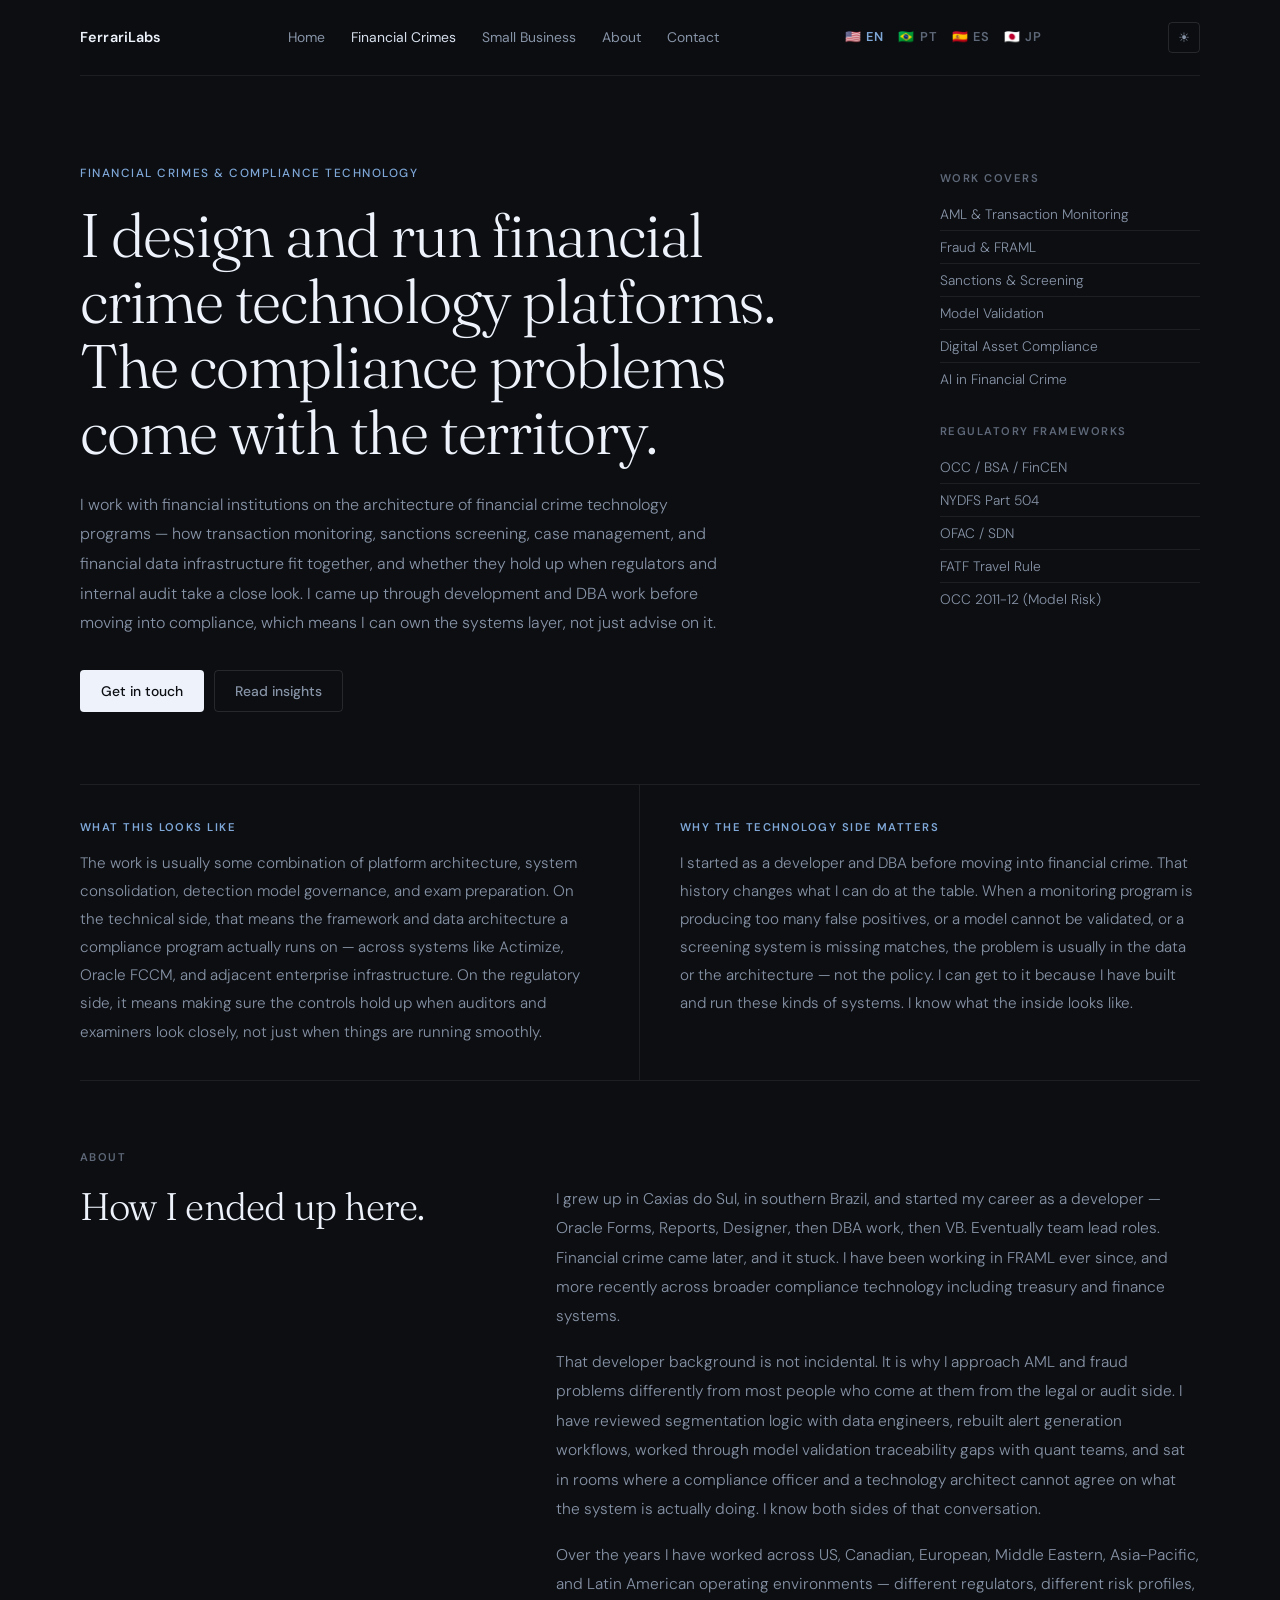
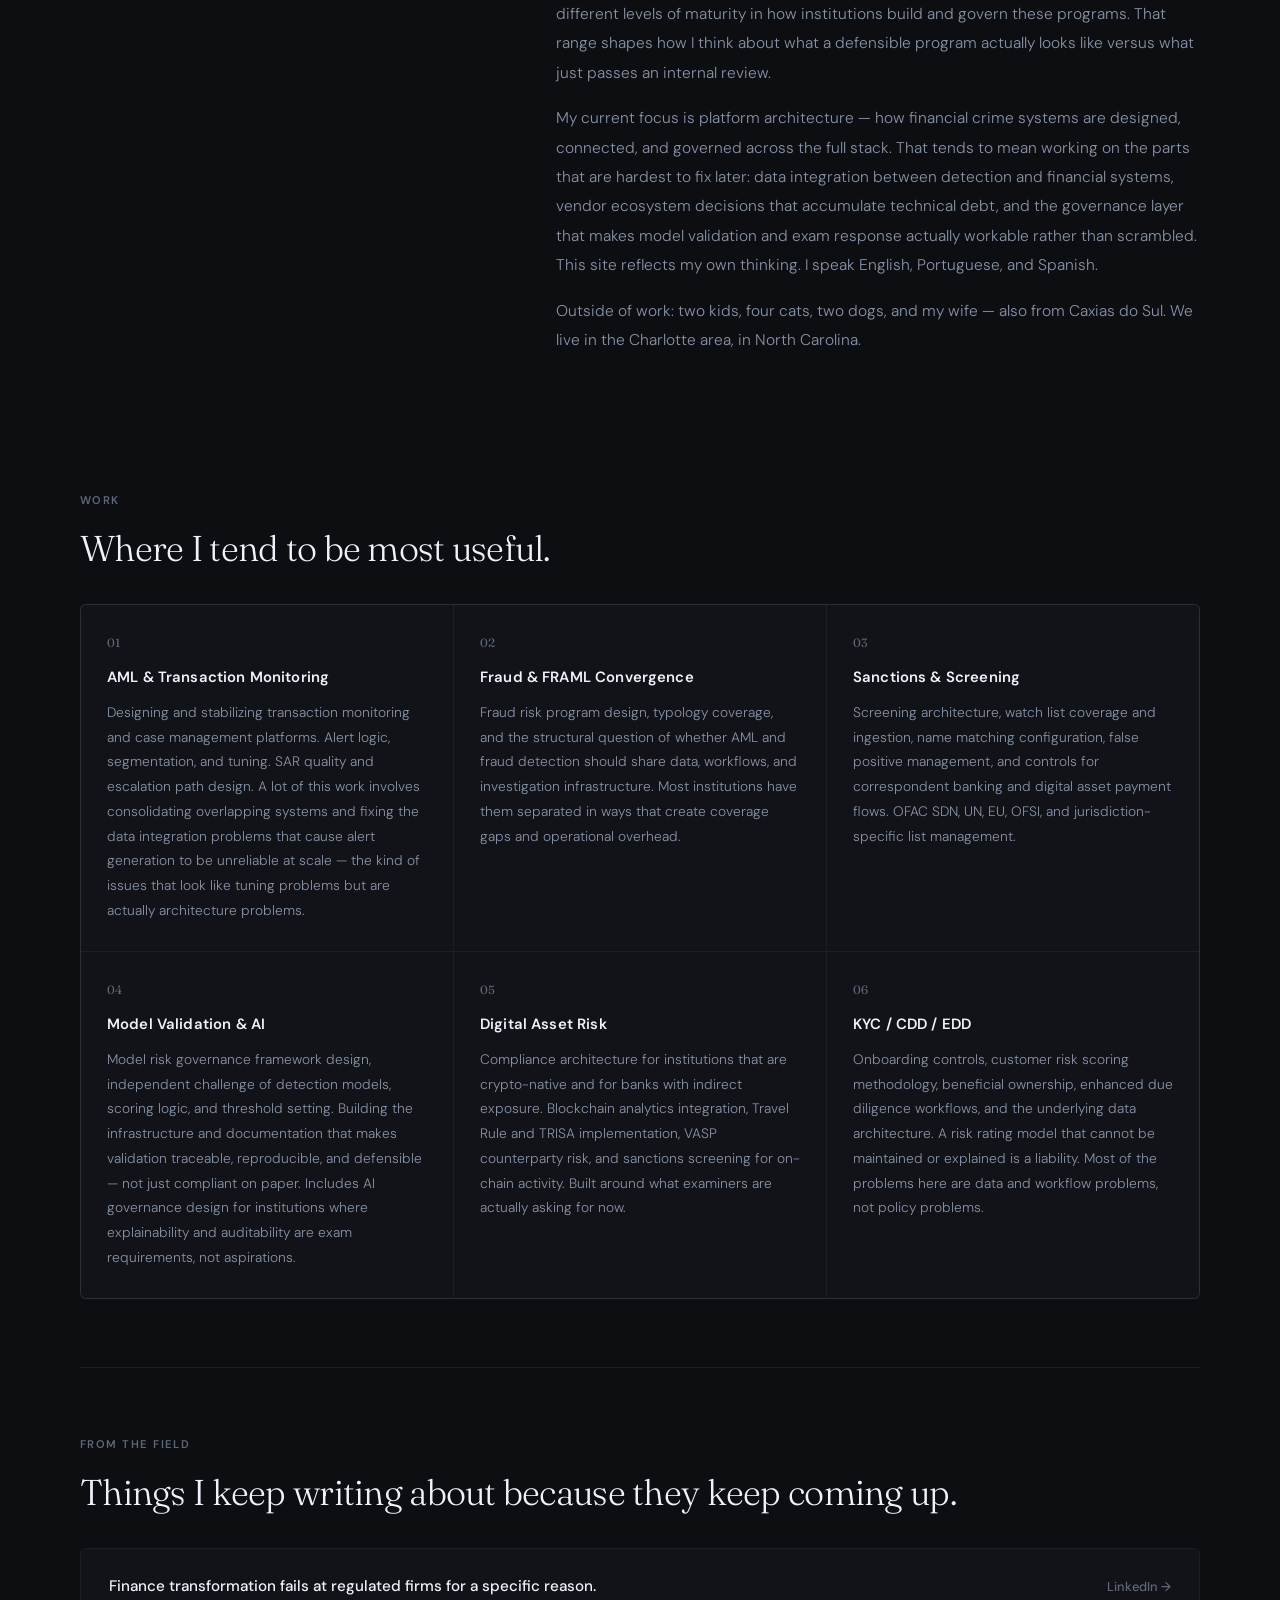
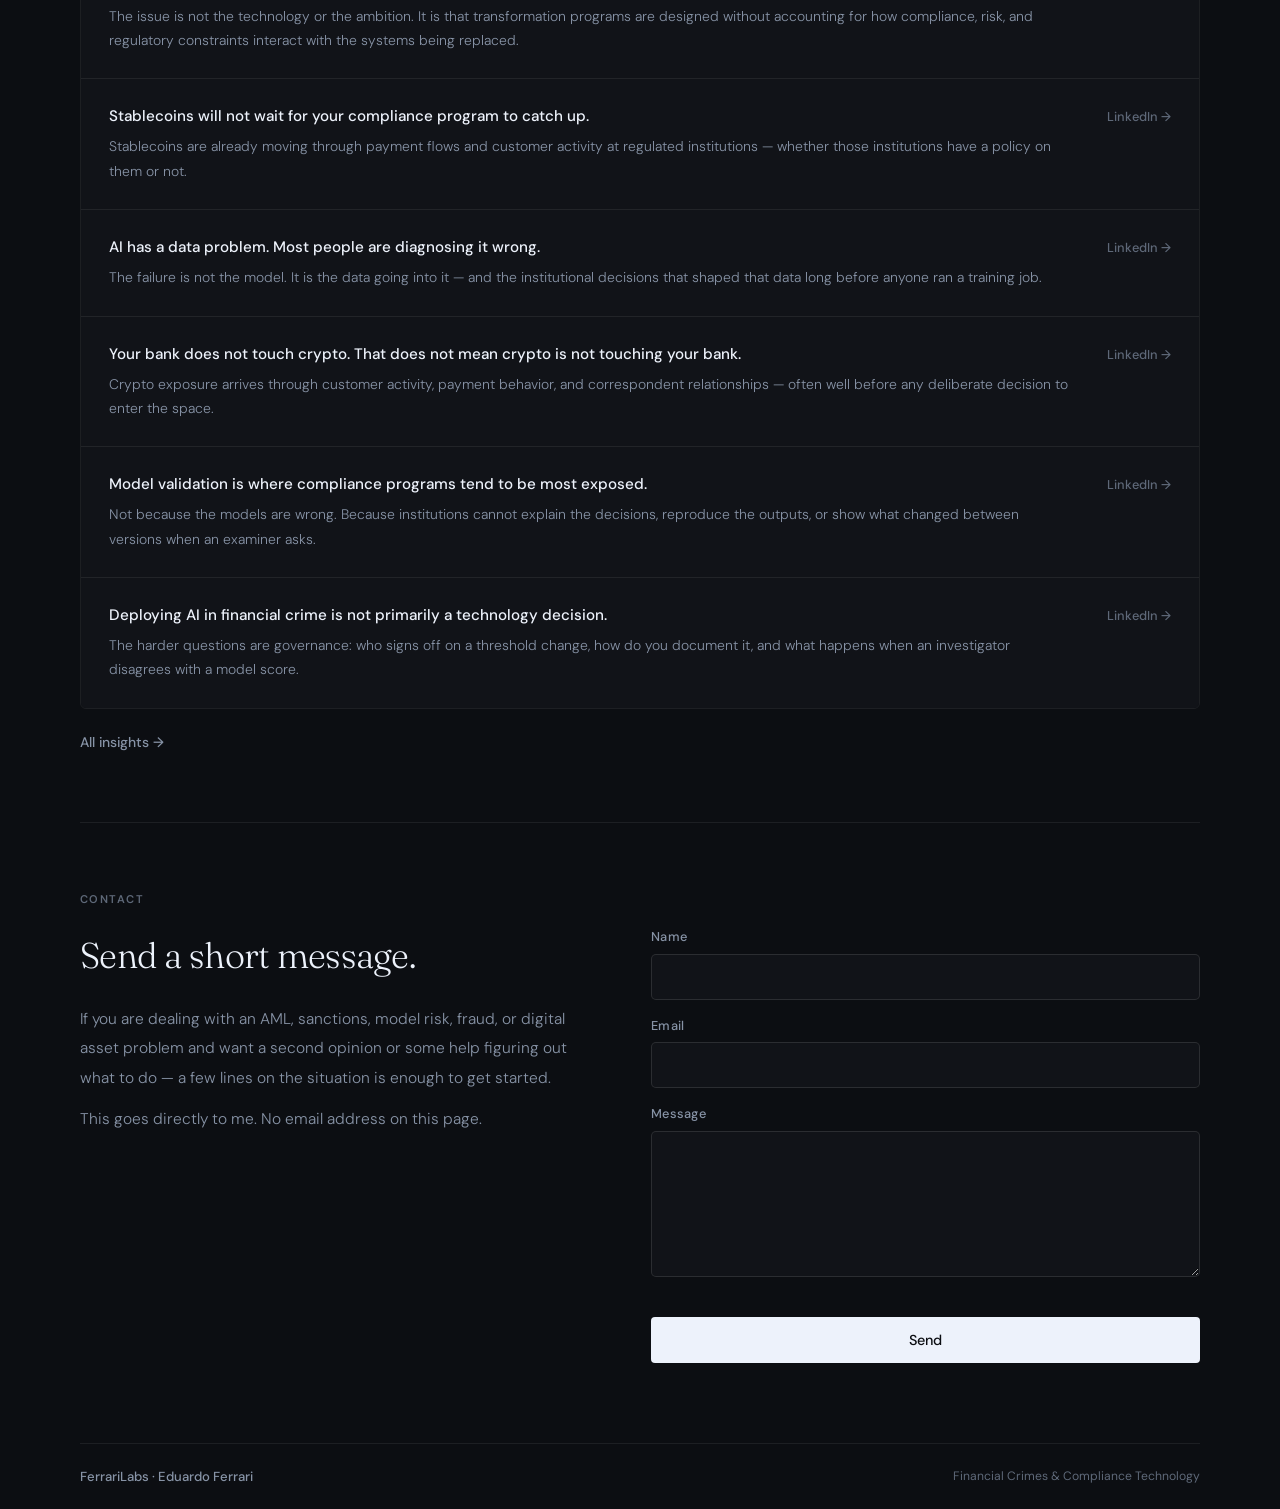
==== financial-crimes/index.html @ 825528d1 "feat(site): split homepage into FerrariLabs umbrella + two service pages The homepage was entirely F" ====
<!DOCTYPE html>
<html lang="en">
<head>
  <meta charset="UTF-8" />
  <meta name="viewport" content="width=device-width, initial-scale=1.0" />
  <title>Financial Crimes &amp; Compliance Technology — Eduardo Ferrari | FerrariLabs</title>
  <meta name="description" content="Eduardo Ferrari works with financial institutions on AML, fraud, sanctions, model validation, and digital asset risk — combining financial crime advisory with hands-on experience in transaction monitoring, sanctions screening, and compliance technology architecture." />
  <meta property="og:title" content="Financial Crimes &amp; Compliance Technology — Eduardo Ferrari | FerrariLabs" />
  <meta property="og:description" content="Financial crime advisory and compliance technology. AML, fraud, sanctions, model validation, digital assets. Banks, fintechs, and regulated businesses." />
  <meta property="og:type" content="website" />
  <meta property="og:url" content="https://www.ferrarilabs.com/financial-crimes/" />
  <link rel="canonical" href="https://www.ferrarilabs.com/financial-crimes/" />
  <link rel="alternate" hreflang="en" href="https://www.ferrarilabs.com/financial-crimes/" />
  <link rel="alternate" hreflang="pt-BR" href="https://www.ferrarilabs.com/index.pt.html" />
  <link rel="alternate" hreflang="es" href="https://www.ferrarilabs.com/index.es.html" />
  <link rel="alternate" hreflang="ja" href="https://www.ferrarilabs.com/index.jp.html" />
  <link rel="preconnect" href="https://fonts.googleapis.com">
  <link rel="preconnect" href="https://fonts.gstatic.com" crossorigin>
  <link href="https://fonts.googleapis.com/css2?family=Fraunces:ital,opsz,wght@0,9..144,300;0,9..144,400;1,9..144,300;1,9..144,400&family=DM+Sans:ital,opsz,wght@0,9..40,300;0,9..40,400;0,9..40,500;0,9..40,600;1,9..40,300&display=swap" rel="stylesheet">
  <link rel="stylesheet" href="/styles.css" />
  <!-- Google tag (gtag.js) -->
  <script async src="https://www.googletagmanager.com/gtag/js?id=G-KF98YDJNK7"></script>
  <script>
    window.dataLayer = window.dataLayer || [];
    function gtag(){dataLayer.push(arguments);}
    gtag('js', new Date());
    gtag('config', 'G-KF98YDJNK7');
  </script>
  <script>
    (function(){
      var t=localStorage.getItem('theme')||'dark';
      document.documentElement.setAttribute('data-theme',t);
      document.addEventListener('DOMContentLoaded',function(){
        var btn=document.getElementById('theme-toggle');
        if(btn)btn.addEventListener('click',function(){
          t=document.documentElement.getAttribute('data-theme')==='dark'?'light':'dark';
          document.documentElement.setAttribute('data-theme',t);
          localStorage.setItem('theme',t);
        });
      });
    })();
  </script>
</head>
<body>
  <div class="shell">
    <header class="site-header">
      <a class="brand" href="/">FerrariLabs</a>
      <nav aria-label="Primary">
        <a href="/">Home</a>
        <a href="/financial-crimes/" class="nav-active" aria-current="page">Financial Crimes</a>
        <a href="/small-business/">Small Business</a>
        <a href="#about">About</a>
        <a href="#contact">Contact</a>
      </nav>
      <div class="lang-switcher">
        <a href="/financial-crimes/" class="lang-active">🇺🇸 EN</a>
        <a href="/index.pt.html">🇧🇷 PT</a>
        <a href="/index.es.html">🇪🇸 ES</a>
        <a href="/index.jp.html">🇯🇵 JP</a>
      </div>
      <button id="theme-toggle" class="theme-toggle" aria-label="Toggle theme"></button>
    </header>

    <main>

      <section class="hero">
        <div class="hero-inner">
          <h1 class="eyebrow">Financial Crimes &amp; Compliance Technology</h1>
          <p class="hero-statement">I design and run financial crime technology platforms. The compliance problems come with the territory.</p>
          <p class="lead">I work with financial institutions on the architecture of financial crime technology programs — how transaction monitoring, sanctions screening, case management, and financial data infrastructure fit together, and whether they hold up when regulators and internal audit take a close look. I came up through development and DBA work before moving into compliance, which means I can own the systems layer, not just advise on it.</p>
          <div class="hero-actions">
            <a class="button button-primary" href="#contact">Get in touch</a>
            <a class="button button-ghost" href="/insights.html">Read insights</a>
          </div>
        </div>
        <div class="hero-aside">
          <div class="aside-block">
            <span class="aside-label">Work covers</span>
            <ul class="aside-list">
              <li>AML &amp; Transaction Monitoring</li>
              <li>Fraud &amp; FRAML</li>
              <li>Sanctions &amp; Screening</li>
              <li>Model Validation</li>
              <li>Digital Asset Compliance</li>
              <li>AI in Financial Crime</li>
            </ul>
          </div>
          <div class="aside-block">
            <span class="aside-label">Regulatory frameworks</span>
            <ul class="aside-list">
              <li>OCC / BSA / FinCEN</li>
              <li>NYDFS Part 504</li>
              <li>OFAC / SDN</li>
              <li>FATF Travel Rule</li>
              <li>OCC 2011-12 (Model Risk)</li>
            </ul>
          </div>
        </div>
      </section>

      <section class="twin-strip">
        <article class="twin-item">
          <span class="kicker">What this looks like</span>
          <p>The work is usually some combination of platform architecture, system consolidation, detection model governance, and exam preparation. On the technical side, that means the framework and data architecture a compliance program actually runs on — across systems like Actimize, Oracle FCCM, and adjacent enterprise infrastructure. On the regulatory side, it means making sure the controls hold up when auditors and examiners look closely, not just when things are running smoothly.</p>
        </article>
        <article class="twin-item">
          <span class="kicker">Why the technology side matters</span>
          <p>I started as a developer and DBA before moving into financial crime. That history changes what I can do at the table. When a monitoring program is producing too many false positives, or a model cannot be validated, or a screening system is missing matches, the problem is usually in the data or the architecture — not the policy. I can get to it because I have built and run these kinds of systems. I know what the inside looks like.</p>
        </article>
      </section>

      <section id="about" class="content-section">
        <div class="section-label">About</div>
        <div class="about-layout">
          <div class="about-head">
            <h2>How I ended up here.</h2>
          </div>
          <div class="about-body prose">
            <p>I grew up in Caxias do Sul, in southern Brazil, and started my career as a developer — Oracle Forms, Reports, Designer, then DBA work, then VB. Eventually team lead roles. Financial crime came later, and it stuck. I have been working in FRAML ever since, and more recently across broader compliance technology including treasury and finance systems.</p>
            <p>That developer background is not incidental. It is why I approach AML and fraud problems differently from most people who come at them from the legal or audit side. I have reviewed segmentation logic with data engineers, rebuilt alert generation workflows, worked through model validation traceability gaps with quant teams, and sat in rooms where a compliance officer and a technology architect cannot agree on what the system is actually doing. I know both sides of that conversation.</p>
            <p>Over the years I have worked across US, Canadian, European, Middle Eastern, Asia-Pacific, and Latin American operating environments — different regulators, different risk profiles, different levels of maturity in how institutions build and govern these programs. That range shapes how I think about what a defensible program actually looks like versus what just passes an internal review.</p>
            <p>My current focus is platform architecture — how financial crime systems are designed, connected, and governed across the full stack. That tends to mean working on the parts that are hardest to fix later: data integration between detection and financial systems, vendor ecosystem decisions that accumulate technical debt, and the governance layer that makes model validation and exam response actually workable rather than scrambled. This site reflects my own thinking. I speak English, Portuguese, and Spanish.</p>
            <p>Outside of work: two kids, four cats, two dogs, and my wife — also from Caxias do Sul. We live in the Charlotte area, in North Carolina.</p>
          </div>
        </div>
      </section>

      <section id="focus" class="content-section">
        <div class="section-label">Work</div>
        <h2 class="section-title">Where I tend to be most useful.</h2>
        <div class="focus-grid">
          <article class="focus-card">
            <div class="focus-number">01</div>
            <h3>AML &amp; Transaction Monitoring</h3>
            <p>Designing and stabilizing transaction monitoring and case management platforms. Alert logic, segmentation, and tuning. SAR quality and escalation path design. A lot of this work involves consolidating overlapping systems and fixing the data integration problems that cause alert generation to be unreliable at scale — the kind of issues that look like tuning problems but are actually architecture problems.</p>
          </article>
          <article class="focus-card">
            <div class="focus-number">02</div>
            <h3>Fraud &amp; FRAML Convergence</h3>
            <p>Fraud risk program design, typology coverage, and the structural question of whether AML and fraud detection should share data, workflows, and investigation infrastructure. Most institutions have them separated in ways that create coverage gaps and operational overhead.</p>
          </article>
          <article class="focus-card">
            <div class="focus-number">03</div>
            <h3>Sanctions &amp; Screening</h3>
            <p>Screening architecture, watch list coverage and ingestion, name matching configuration, false positive management, and controls for correspondent banking and digital asset payment flows. OFAC SDN, UN, EU, OFSI, and jurisdiction-specific list management.</p>
          </article>
          <article class="focus-card">
            <div class="focus-number">04</div>
            <h3>Model Validation &amp; AI</h3>
            <p>Model risk governance framework design, independent challenge of detection models, scoring logic, and threshold setting. Building the infrastructure and documentation that makes validation traceable, reproducible, and defensible — not just compliant on paper. Includes AI governance design for institutions where explainability and auditability are exam requirements, not aspirations.</p>
          </article>
          <article class="focus-card">
            <div class="focus-number">05</div>
            <h3>Digital Asset Risk</h3>
            <p>Compliance architecture for institutions that are crypto-native and for banks with indirect exposure. Blockchain analytics integration, Travel Rule and TRISA implementation, VASP counterparty risk, and sanctions screening for on-chain activity. Built around what examiners are actually asking for now.</p>
          </article>
          <article class="focus-card">
            <div class="focus-number">06</div>
            <h3>KYC / CDD / EDD</h3>
            <p>Onboarding controls, customer risk scoring methodology, beneficial ownership, enhanced due diligence workflows, and the underlying data architecture. A risk rating model that cannot be maintained or explained is a liability. Most of the problems here are data and workflow problems, not policy problems.</p>
          </article>
        </div>
      </section>

      <section class="content-section perspectives-section">
        <div class="section-label">From the field</div>
        <h2 class="section-title">Things I keep writing about because they keep coming up.</h2>
        <div class="perspectives-list">
          <article class="perspective-item">
            <div class="perspective-content">
              <h3>Finance transformation fails at regulated firms for a specific reason.</h3>
              <p>The issue is not the technology or the ambition. It is that transformation programs are designed without accounting for how compliance, risk, and regulatory constraints interact with the systems being replaced.</p>
            </div>
            <a class="perspective-link" onclick="gtag('event','linkedin_article_click',{event_category:'outbound',event_label:this.href});" href="https://www.linkedin.com/pulse/why-finance-transformation-fails-regulated-firms-what-eduardo-jlake/" target="_blank" rel="noopener">LinkedIn →</a>
          </article>
          <article class="perspective-item">
            <div class="perspective-content">
              <h3>Stablecoins will not wait for your compliance program to catch up.</h3>
              <p>Stablecoins are already moving through payment flows and customer activity at regulated institutions — whether those institutions have a policy on them or not.</p>
            </div>
            <a class="perspective-link" onclick="gtag('event','linkedin_article_click',{event_category:'outbound',event_label:this.href});" href="https://www.linkedin.com/pulse/stablecoins-wont-wait-your-compliance-program-catch-eduardo-q9nae/" target="_blank" rel="noopener">LinkedIn →</a>
          </article>
          <article class="perspective-item">
            <div class="perspective-content">
              <h3>AI has a data problem. Most people are diagnosing it wrong.</h3>
              <p>The failure is not the model. It is the data going into it — and the institutional decisions that shaped that data long before anyone ran a training job.</p>
            </div>
            <a class="perspective-link" onclick="gtag('event','linkedin_article_click',{event_category:'outbound',event_label:this.href});" href="https://www.linkedin.com/pulse/ai-data-problem-real-everyone-diagnosing-wrong-de-morais-ferrari-v7see/" target="_blank" rel="noopener">LinkedIn →</a>
          </article>
          <article class="perspective-item">
            <div class="perspective-content">
              <h3>Your bank does not touch crypto. That does not mean crypto is not touching your bank.</h3>
              <p>Crypto exposure arrives through customer activity, payment behavior, and correspondent relationships — often well before any deliberate decision to enter the space.</p>
            </div>
            <a class="perspective-link" onclick="gtag('event','linkedin_article_click',{event_category:'outbound',event_label:this.href});" href="https://www.linkedin.com/pulse/your-bank-doesnt-touch-crypto-mean-isnt-touching-you-eduardo-vziue/" target="_blank" rel="noopener">LinkedIn →</a>
          </article>
          <article class="perspective-item">
            <div class="perspective-content">
              <h3>Model validation is where compliance programs tend to be most exposed.</h3>
              <p>Not because the models are wrong. Because institutions cannot explain the decisions, reproduce the outputs, or show what changed between versions when an examiner asks.</p>
            </div>
            <a class="perspective-link" onclick="gtag('event','linkedin_article_click',{event_category:'outbound',event_label:this.href});" href="https://www.linkedin.com/pulse/designing-technical-architecture-occ-chartered-asset-eduardo-ne8be/" target="_blank" rel="noopener">LinkedIn →</a>
          </article>
          <article class="perspective-item">
            <div class="perspective-content">
              <h3>Deploying AI in financial crime is not primarily a technology decision.</h3>
              <p>The harder questions are governance: who signs off on a threshold change, how do you document it, and what happens when an investigator disagrees with a model score.</p>
            </div>
            <a class="perspective-link" onclick="gtag('event','linkedin_article_click',{event_category:'outbound',event_label:this.href});" href="https://www.linkedin.com/pulse/seeing-longer-believing-how-deepfakes-reshaping-risk-eduardo-r2cge/" target="_blank" rel="noopener">LinkedIn →</a>
          </article>
        </div>
        <div class="section-footer-link">
          <a href="/insights.html">All insights →</a>
        </div>
      </section>

      <section id="contact" class="content-section contact-section">
        <div class="section-label">Contact</div>
        <div class="contact-layout">
          <div class="contact-head">
            <h2>Send a short message.</h2>
            <div class="prose contact-note">
              <p>If you are dealing with an AML, sanctions, model risk, fraud, or digital asset problem and want a second opinion or some help figuring out what to do — a few lines on the situation is enough to get started.</p>
              <p>This goes directly to me. No email address on this page.</p>
            </div>
          </div>
          <form class="contact-form" action="https://formspree.io/f/xvzdwenk" method="POST" onsubmit="gtag('event','contact_form_submit',{event_category:'lead',event_label:document.documentElement.lang});">
            <input type="text" name="_gotcha" class="hp" tabindex="-1" autocomplete="off" aria-hidden="true" />
            <input type="hidden" name="_subject" value="Ferrari Labs — inquiry" />
            <div class="form-field">
              <label for="f-name">Name</label>
              <input id="f-name" type="text" name="name" autocomplete="name" required />
            </div>
            <div class="form-field">
              <label for="f-email">Email</label>
              <input id="f-email" type="email" name="email" autocomplete="email" required />
            </div>
            <div class="form-field">
              <label for="f-message">Message</label>
              <textarea id="f-message" name="message" rows="6" required></textarea>
            </div>
            <div class="cf-turnstile" data-sitekey="0x4AAAAAADBOZDvkES97y2fW"></div>
            <button class="button button-primary button-submit" type="submit">Send</button>
          </form>
        </div>
      </section>

    </main>

    <footer class="site-footer">
      <span class="footer-name">FerrariLabs · Eduardo Ferrari</span>
      <span class="footer-note">Financial Crimes &amp; Compliance Technology</span>
    </footer>
  </div>

  <script src="https://challenges.cloudflare.com/turnstile/v0/api.js" async defer></script>
</body>
</html>
---- styles.css ----
/* ============================================================
   Eduardo Ferrari — Financial Crime Advisory
   Fraunces (display serif) + DM Sans (body)
   ============================================================ */

:root {
  --bg:        #0c0e12;
  --surface:   #111318;
  --surface-2: #15171e;
  --border:    rgba(255,255,255,0.07);
  --border-2:  rgba(255,255,255,0.11);
  --text:      #d8e0ee;
  --muted:     #8793a6;
  --muted-2:   #5e6878;
  --accent:    #7fa8d8;
  --white:     #edf2fb;
  --max:       1120px;
  --serif:     'Fraunces', Georgia, serif;
  --sans:      'DM Sans', system-ui, sans-serif;
}

/* ---- Light mode ---- */
[data-theme="light"] {
  --bg:        #f5f6f8;
  --surface:   #ffffff;
  --surface-2: #eef0f4;
  --border:    rgba(0,0,0,0.08);
  --border-2:  rgba(0,0,0,0.13);
  --text:      #1e2330;
  --muted:     #5a6175;
  --muted-2:   #8b94a8;
  --accent:    #2c6fad;
  --white:     #1a2030;
}
[data-theme="light"] .site-header {
  background: rgba(245,246,248,0.88);
}
[data-theme="light"] .button-primary {
  background: #1a2030;
  color: #f5f6f8;
}
[data-theme="light"] .button-primary:hover { background: #2c3550; color: #f5f6f8; }
[data-theme="light"] .form-field input,
[data-theme="light"] .form-field textarea {
  background: #ffffff;
  color: #1e2330;
}

/* ---- Theme toggle ---- */
.theme-toggle {
  background: none;
  border: 1px solid var(--border-2);
  color: var(--muted);
  border-radius: 4px;
  padding: 4px 9px;
  font-size: 0.82rem;
  cursor: pointer;
  line-height: 1.6;
  flex-shrink: 0;
  transition: color 0.12s, border-color 0.12s;
  font-family: inherit;
}
.theme-toggle:hover { color: var(--text); border-color: rgba(255,255,255,0.2); }
[data-theme="light"] .theme-toggle:hover { border-color: rgba(0,0,0,0.25); }
/* Icon via CSS — no JS flash */
.theme-toggle::before { content: '☀'; }
[data-theme="light"] .theme-toggle::before { content: '☾'; }

*, *::before, *::after { box-sizing: border-box; }
html { scroll-behavior: smooth; -webkit-font-smoothing: antialiased; }

body {
  margin: 0;
  font-family: var(--sans);
  font-size: 16px;
  line-height: 1.6;
  background: var(--bg);
  color: var(--text);
}

a { color: var(--accent); text-decoration: none; }
a:hover { color: var(--white); }
h1, h2, h3, p, ul { margin: 0; padding: 0; }
ul { list-style: none; }

/* ---- Shell ---- */
.shell {
  width: min(calc(100% - 48px), var(--max));
  margin: 0 auto;
}

/* ---- Header ---- */
.site-header {
  display: flex;
  justify-content: space-between;
  align-items: center;
  padding: 22px 0;
  position: sticky;
  top: 0;
  z-index: 20;
  background: rgba(12,14,18,0.88);
  backdrop-filter: blur(14px);
  -webkit-backdrop-filter: blur(14px);
  border-bottom: 1px solid var(--border);
}
.brand {
  font-size: 0.9rem;
  font-weight: 600;
  color: var(--white);
  letter-spacing: 0.01em;
  flex-shrink: 0;
}
.brand:hover { color: var(--white); }
nav { display: flex; gap: 26px; }
nav a {
  font-size: 0.87rem;
  color: var(--muted);
  font-weight: 400;
  white-space: nowrap;
  transition: color 0.12s;
}
nav a:hover, .nav-active { color: var(--text); }

/* ---- Language switcher ---- */
.lang-switcher {
  display: flex;
  gap: 14px;
  flex-shrink: 0;
}
.lang-switcher a {
  font-size: 0.8rem;
  font-weight: 600;
  letter-spacing: 0.08em;
  color: var(--muted-2);
  transition: color 0.12s;
}
.lang-switcher a:hover { color: var(--text); }
.lang-switcher .lang-active {
  color: var(--accent);
}

/* ---- Hero ---- */
.hero {
  display: grid;
  grid-template-columns: 1fr 260px;
  gap: 60px;
  align-items: start;
  padding: 88px 0 72px;
  border-bottom: 1px solid var(--border);
}
.eyebrow {
  display: block;
  font-size: 0.74rem;
  font-weight: 500;
  letter-spacing: 0.13em;
  text-transform: uppercase;
  color: var(--accent);
  margin-bottom: 20px;
}
.hero h1,
.hero-statement {
  font-family: var(--serif);
  font-size: clamp(2.2rem, 4.8vw, 3.9rem);
  font-weight: 300;
  line-height: 1.07;
  letter-spacing: -0.02em;
  color: var(--white);
  max-width: 760px;
}
/* Service pages: the H1 names the page and keeps the eyebrow look;
   the big serif statement below it is a .hero-statement paragraph. */
.hero h1.eyebrow {
  font-family: var(--sans);
  font-size: 0.74rem;
  font-weight: 500;
  line-height: 1.6;
  letter-spacing: 0.13em;
  color: var(--accent);
  max-width: none;
}
.hero-simple { grid-template-columns: 1fr; padding-bottom: 48px; border-bottom: none; }
.hero-tagline {
  font-family: var(--serif);
  font-size: clamp(1.25rem, 2.2vw, 1.7rem);
  font-weight: 300;
  line-height: 1.3;
  color: var(--text);
  margin-top: 16px;
}
.lead {
  max-width: 640px;
  color: var(--muted);
  font-size: 1rem;
  line-height: 1.85;
  font-weight: 300;
  margin-top: 24px;
}
.hero-actions {
  display: flex;
  gap: 10px;
  margin-top: 32px;
  flex-wrap: wrap;
}

/* Sidebar */
.hero-aside {
  display: flex;
  flex-direction: column;
  gap: 28px;
  padding-top: 6px;
}
.aside-label {
  display: block;
  font-size: 0.7rem;
  font-weight: 600;
  letter-spacing: 0.13em;
  text-transform: uppercase;
  color: var(--muted-2);
  margin-bottom: 10px;
}
.aside-list li {
  font-size: 0.86rem;
  color: var(--muted);
  font-weight: 300;
  padding: 5px 0;
  border-bottom: 1px solid var(--border);
}
.aside-list li:last-child { border-bottom: none; }

/* ---- Buttons ---- */
.button {
  display: inline-flex;
  align-items: center;
  justify-content: center;
  height: 42px;
  padding: 0 20px;
  border-radius: 4px;
  font-family: var(--sans);
  font-size: 0.87rem;
  font-weight: 500;
  border: 1px solid transparent;
  cursor: pointer;
  transition: background 0.13s, color 0.13s, border-color 0.13s;
}
.button-primary {
  background: var(--white);
  color: #0c0e12;
}
.button-primary:hover { background: #c5d5ee; color: #0c0e12; }
.button-ghost {
  background: transparent;
  color: var(--muted);
  border-color: var(--border-2);
}
.button-ghost:hover { color: var(--white); border-color: rgba(255,255,255,0.2); }
.button-submit {
  width: 100%;
  height: 46px;
  font-size: 0.9rem;
  margin-top: 6px;
}

/* ---- Twin strip ---- */
.twin-strip {
  display: grid;
  grid-template-columns: 1fr 1fr;
  border-bottom: 1px solid var(--border);
}
.twin-item {
  padding: 34px 40px 34px 0;
  border-right: 1px solid var(--border);
}
.twin-item:last-child {
  padding-left: 40px;
  padding-right: 0;
  border-right: none;
}
.kicker {
  display: block;
  font-size: 0.7rem;
  font-weight: 600;
  letter-spacing: 0.13em;
  text-transform: uppercase;
  color: var(--accent);
  margin-bottom: 12px;
}
.twin-item p {
  font-size: 0.95rem;
  color: var(--muted);
  line-height: 1.85;
  font-weight: 300;
}

/* ---- Sections ---- */
.content-section { padding: 68px 0; }
.section-label {
  display: block;
  font-size: 0.7rem;
  font-weight: 600;
  letter-spacing: 0.13em;
  text-transform: uppercase;
  color: var(--muted-2);
  margin-bottom: 18px;
}
.section-title {
  font-family: var(--serif);
  font-size: clamp(1.7rem, 2.8vw, 2.5rem);
  font-weight: 300;
  letter-spacing: -0.02em;
  line-height: 1.12;
  color: var(--white);
  margin-bottom: 36px;
}

/* ---- About ---- */
.about-layout {
  display: grid;
  grid-template-columns: 1fr 1.55fr;
  gap: 60px;
  align-items: start;
}
.about-head h2 {
  font-family: var(--serif);
  font-size: clamp(1.8rem, 3vw, 2.6rem);
  font-weight: 300;
  line-height: 1.12;
  letter-spacing: -0.02em;
  color: var(--white);
}
.prose {
  color: var(--muted);
  font-size: 0.97rem;
  line-height: 1.9;
  font-weight: 300;
}
.prose p + p { margin-top: 16px; }

/* ---- Focus grid ---- */
.focus-grid {
  display: grid;
  grid-template-columns: repeat(3, 1fr);
  gap: 1px;
  background: var(--border);
  border: 1px solid var(--border);
  border-radius: 6px;
  overflow: hidden;
}
.focus-card {
  background: var(--surface);
  padding: 28px 26px;
  transition: background 0.13s;
}
.focus-card:hover { background: var(--surface-2); }
.focus-number {
  font-family: var(--serif);
  font-size: 0.75rem;
  color: var(--muted-2);
  margin-bottom: 14px;
}
.focus-card h3 {
  font-size: 0.93rem;
  font-weight: 600;
  color: var(--white);
  margin-bottom: 10px;
  letter-spacing: 0.01em;
}
.focus-card p {
  font-size: 0.86rem;
  color: var(--muted);
  line-height: 1.8;
  font-weight: 300;
}

/* ---- Homepage: two service paths ---- */
.paths-section {
  padding-bottom: 68px;
  border-bottom: 1px solid var(--border);
}
.paths-grid {
  display: grid;
  grid-template-columns: 1fr 1fr;
  gap: 20px;
}
.path-card {
  display: flex;
  flex-direction: column;
  background: var(--surface);
  border: 1px solid var(--border);
  border-radius: 6px;
  padding: 32px 30px;
}
.path-card h2 {
  font-family: var(--serif);
  font-size: clamp(1.45rem, 2.2vw, 1.8rem);
  font-weight: 300;
  line-height: 1.15;
  letter-spacing: -0.01em;
  color: var(--white);
  margin-bottom: 14px;
}
.path-card p {
  font-size: 0.95rem;
  color: var(--muted);
  line-height: 1.8;
  font-weight: 300;
}
.path-card .aside-list { margin: 20px 0 28px; }
.path-card .button {
  margin-top: auto;
  align-self: flex-start;
  height: auto;
  min-height: 42px;
  padding: 10px 20px;
  text-align: center;
}

/* ---- Perspectives ---- */
.perspectives-section { border-top: 1px solid var(--border); }
.perspectives-list {
  border: 1px solid var(--border);
  border-radius: 6px;
  overflow: hidden;
  margin-bottom: 20px;
}
.perspective-item {
  display: flex;
  justify-content: space-between;
  align-items: flex-start;
  gap: 36px;
  padding: 26px 28px;
  border-bottom: 1px solid var(--border);
  background: var(--surface);
  transition: background 0.13s;
}
.perspective-item:last-child { border-bottom: none; }
.perspective-item:hover { background: var(--surface-2); }
.perspective-content { flex: 1; }
.perspective-content h3 {
  font-size: 0.95rem;
  font-weight: 500;
  color: var(--white);
  line-height: 1.45;
  margin-bottom: 7px;
}
.perspective-content p {
  font-size: 0.87rem;
  color: var(--muted);
  line-height: 1.75;
  font-weight: 300;
}
.perspective-link {
  flex-shrink: 0;
  font-size: 0.8rem;
  font-weight: 500;
  color: var(--muted-2);
  white-space: nowrap;
  padding-top: 2px;
  transition: color 0.13s;
}
.perspective-link:hover { color: var(--accent); }
.section-footer-link a {
  font-size: 0.87rem;
  font-weight: 500;
  color: var(--muted);
  transition: color 0.13s;
}
.section-footer-link a:hover { color: var(--white); }

/* ---- Contact ---- */
.contact-section { border-top: 1px solid var(--border); padding-bottom: 80px; }
.contact-layout {
  display: grid;
  grid-template-columns: 1fr 1.1fr;
  gap: 72px;
  align-items: start;
}
.contact-head h2 {
  font-family: var(--serif);
  font-size: clamp(1.7rem, 2.8vw, 2.4rem);
  font-weight: 300;
  letter-spacing: -0.02em;
  color: var(--white);
  margin-bottom: 20px;
}
.contact-note p + p { margin-top: 12px; }

/* Form */
.contact-form {
  display: flex;
  flex-direction: column;
  gap: 16px;
}
.form-field {
  display: flex;
  flex-direction: column;
  gap: 6px;
}
.form-field label {
  font-size: 0.8rem;
  font-weight: 500;
  color: var(--muted);
  letter-spacing: 0.02em;
}
.form-field input,
.form-field textarea {
  width: 100%;
  background: var(--surface);
  border: 1px solid var(--border-2);
  color: var(--white);
  border-radius: 5px;
  padding: 12px 15px;
  font-family: var(--sans);
  font-size: 0.93rem;
  font-weight: 300;
  -webkit-appearance: none;
  transition: border-color 0.13s, box-shadow 0.13s;
}
.form-field input:focus,
.form-field textarea:focus {
  outline: none;
  border-color: rgba(127,168,216,0.45);
  box-shadow: 0 0 0 3px rgba(127,168,216,0.07);
}
.form-field textarea { resize: vertical; min-height: 128px; }

/* Honeypot */
.hp {
  position: absolute !important;
  left: -9999px !important;
  opacity: 0 !important;
  pointer-events: none !important;
}

/* Turnstile spacing */
.cf-turnstile { margin-top: 2px; }

/* ---- Footer ---- */
.site-footer {
  display: flex;
  justify-content: space-between;
  align-items: center;
  padding: 22px 0;
  border-top: 1px solid var(--border);
}
.footer-name {
  font-size: 0.82rem;
  font-weight: 500;
  color: var(--muted);
}
.footer-note {
  font-size: 0.76rem;
  color: var(--muted-2);
}

/* ---- Insights page ---- */
.insights-title { margin-bottom: 10px; }
.insights-intro { max-width: 600px; margin-bottom: 44px; }
.insights-list {
  border: 1px solid var(--border);
  border-radius: 6px;
  overflow: hidden;
}
.insight-row {
  display: grid;
  grid-template-columns: 150px 1fr;
  gap: 28px;
  padding: 28px;
  border-bottom: 1px solid var(--border);
  background: var(--surface);
  transition: background 0.13s;
}
.insight-row:last-child { border-bottom: none; }
.insight-row:hover { background: var(--surface-2); }
.insight-meta { padding-top: 2px; }
.insight-tag {
  display: inline-block;
  font-size: 0.7rem;
  font-weight: 600;
  letter-spacing: 0.1em;
  text-transform: uppercase;
  color: var(--muted-2);
  background: rgba(255,255,255,0.04);
  border: 1px solid var(--border-2);
  border-radius: 3px;
  padding: 4px 8px;
}
.insight-title {
  font-size: 0.97rem;
  font-weight: 500;
  color: var(--white);
  line-height: 1.45;
  margin-bottom: 9px;
}
.insight-summary {
  font-size: 0.88rem;
  color: var(--muted);
  line-height: 1.8;
  font-weight: 300;
  margin-bottom: 14px;
}
.insight-link {
  font-size: 0.8rem;
  font-weight: 500;
  color: var(--accent);
  transition: color 0.13s;
}
.insight-link:hover { color: var(--white); }

/* ---- Responsive ---- */
@media (max-width: 960px) {
  .hero { grid-template-columns: 1fr; gap: 44px; padding: 64px 0 56px; }
  .hero-aside { flex-direction: row; gap: 36px; }
  .about-layout { grid-template-columns: 1fr; gap: 24px; }
  .focus-grid { grid-template-columns: repeat(2,1fr); }
  .contact-layout { grid-template-columns: 1fr; gap: 36px; }
  .insight-row { grid-template-columns: 1fr; gap: 12px; }
}

/* Header wraps below 900px (was 760px): the five-item nav plus the language
   switcher needs ~870px on one row. */
@media (max-width: 900px) {
  .site-header { flex-wrap: wrap; gap: 10px; padding: 16px 0; }
  nav { order: 2; gap: 8px 18px; flex-wrap: wrap; flex-basis: 100%; }
  .lang-switcher { order: 3; margin-left: auto; }
}

@media (max-width: 760px) {
  .paths-grid { grid-template-columns: 1fr; }
}

@media (max-width: 680px) {
  .shell { width: min(calc(100% - 32px), var(--max)); }
  .twin-strip { grid-template-columns: 1fr; }
  .twin-item,
  .twin-item:last-child { padding: 28px 0; border-right: none; border-bottom: 1px solid var(--border); }
  .twin-item:last-child { border-bottom: none; }
  .focus-grid { grid-template-columns: 1fr; }
  .hero-aside { flex-direction: column; gap: 20px; }
  .perspective-item { flex-direction: column; gap: 14px; padding: 22px 20px; }
  .perspective-link { white-space: normal; }
  .insight-row { padding: 22px 20px; }
  .path-card { padding: 26px 22px; }
}
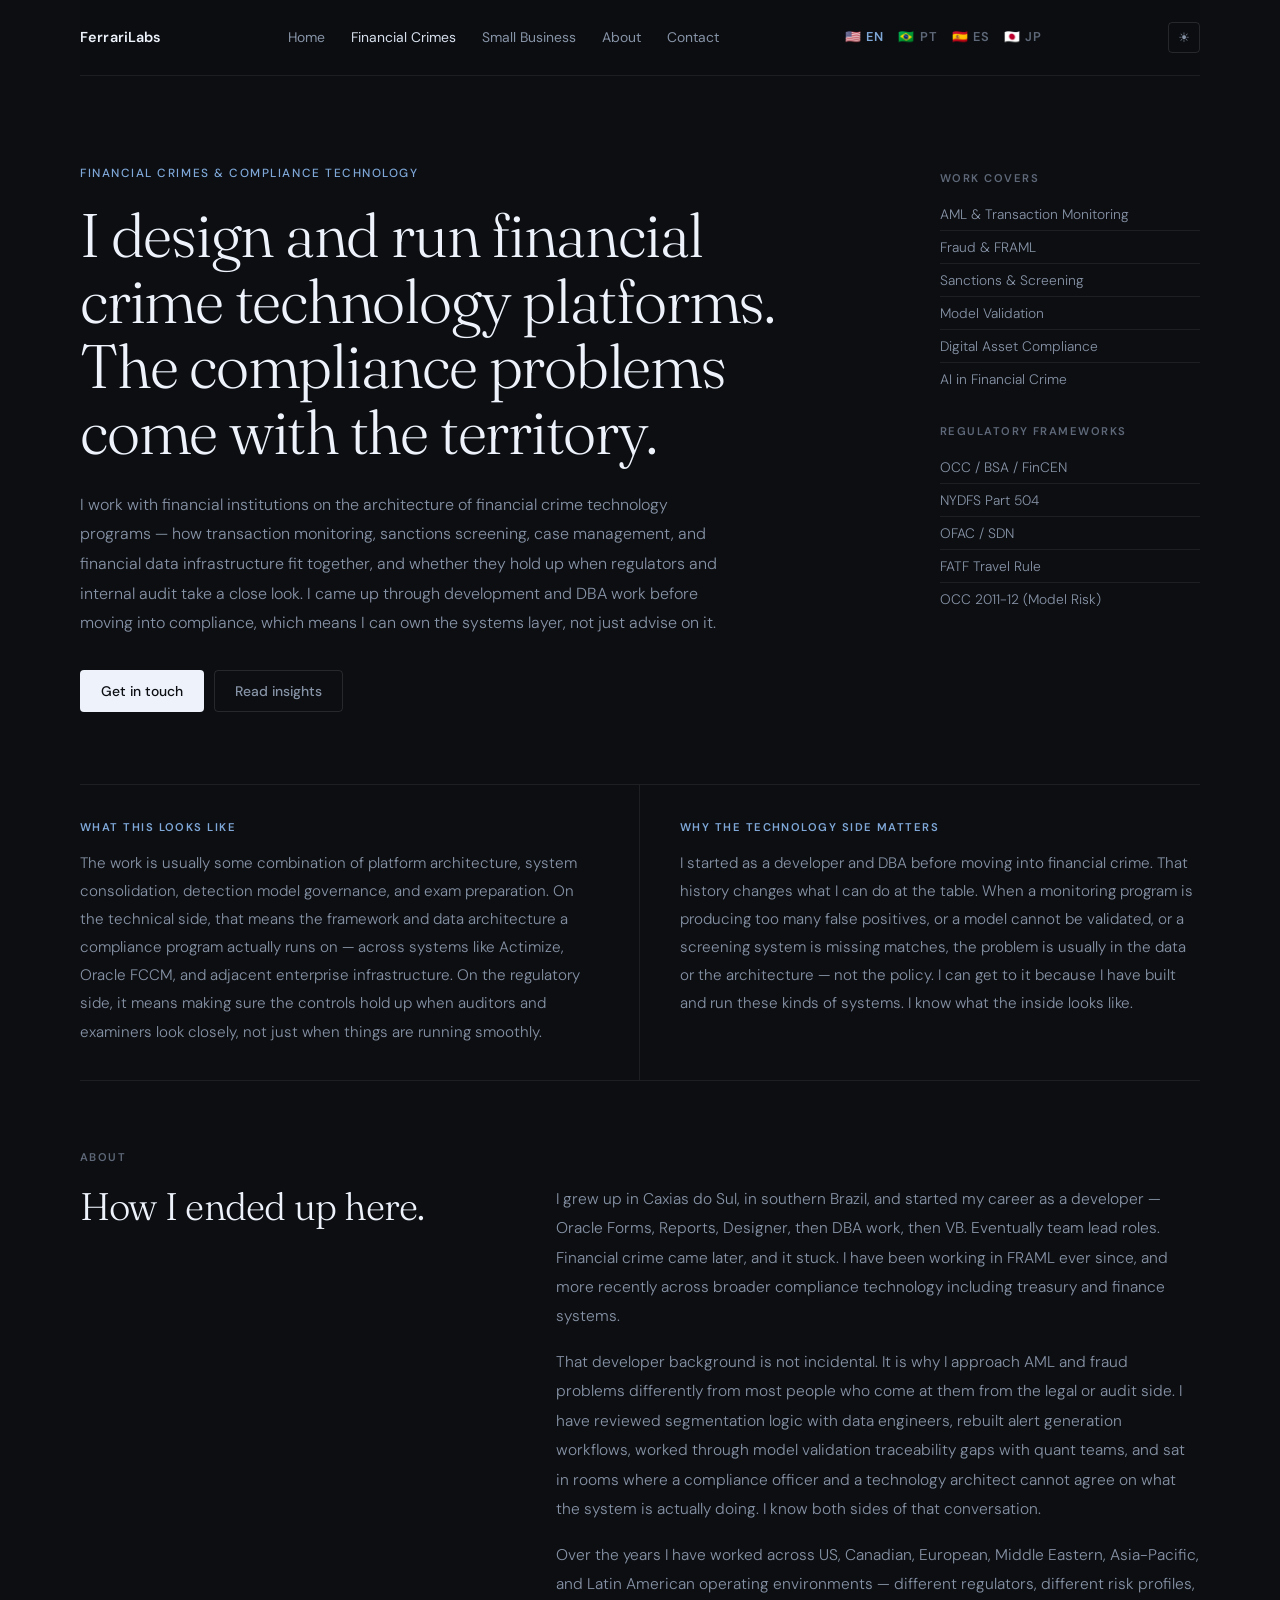
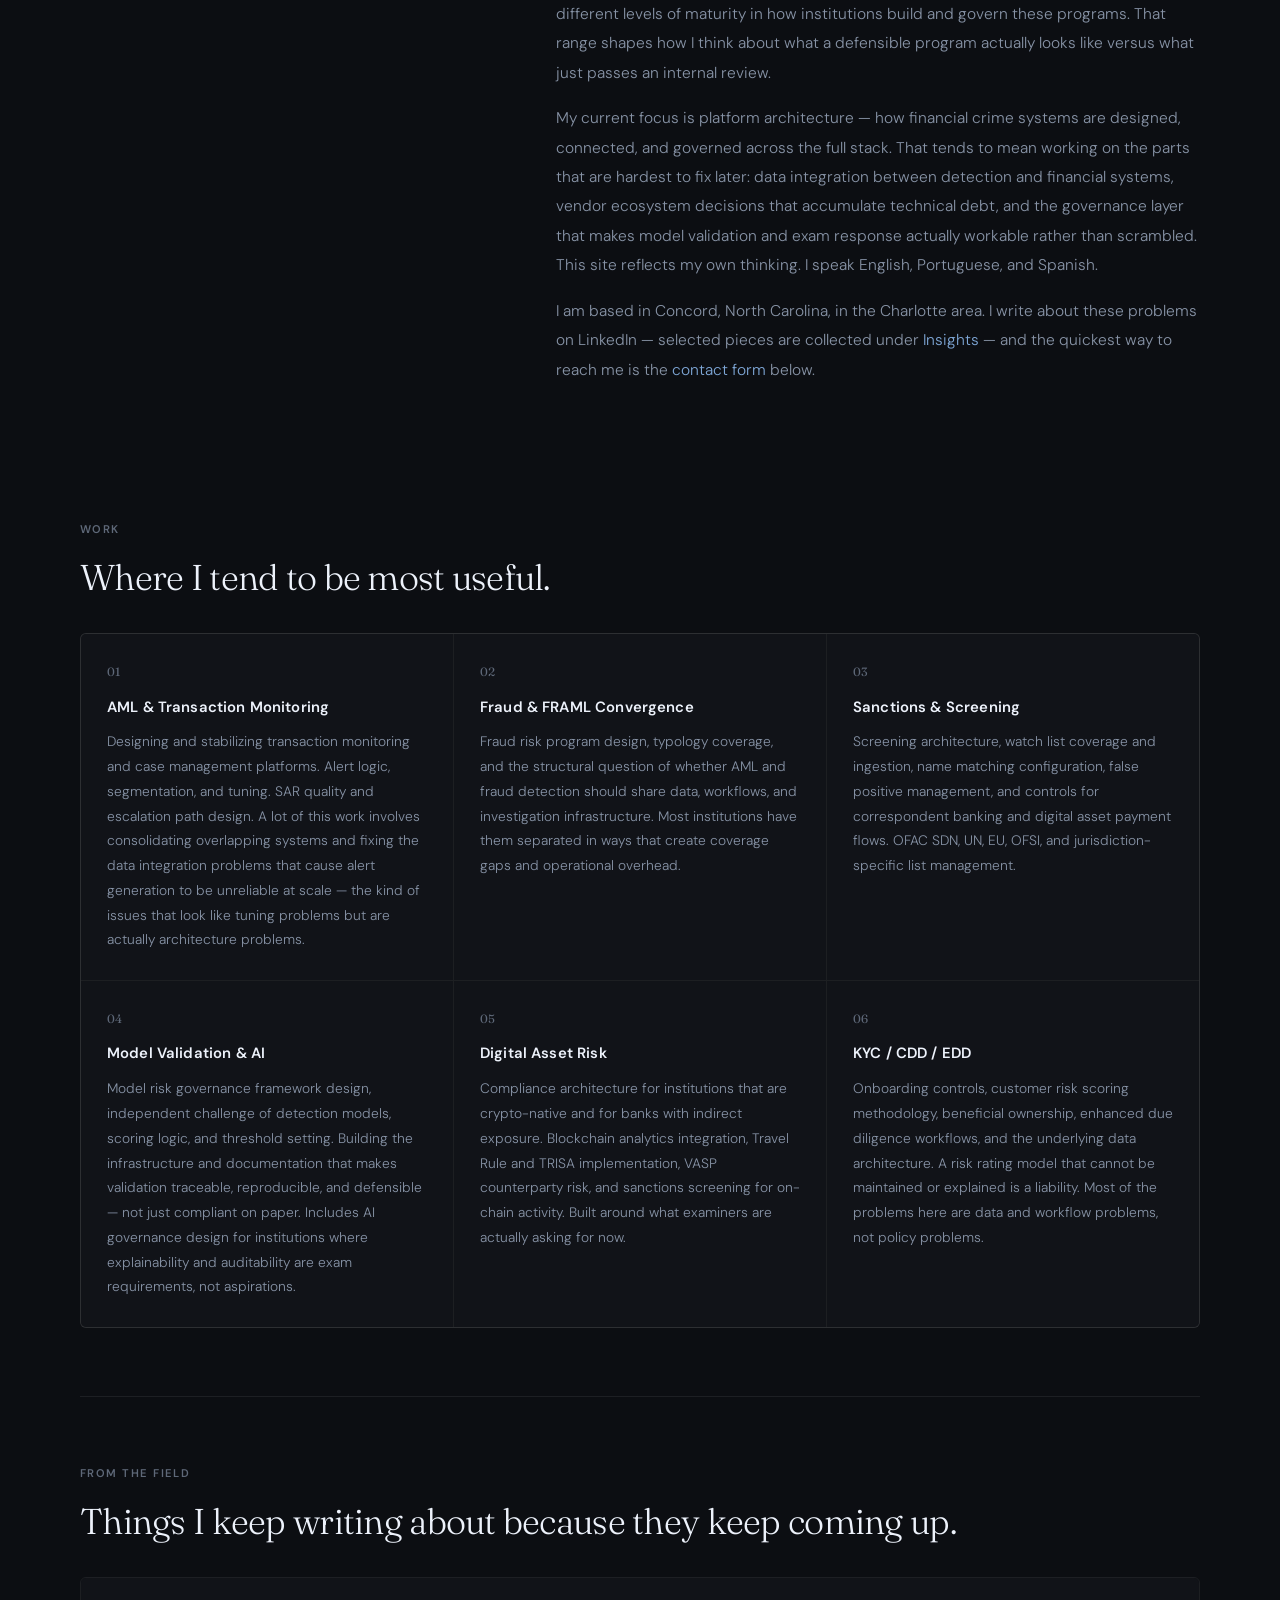
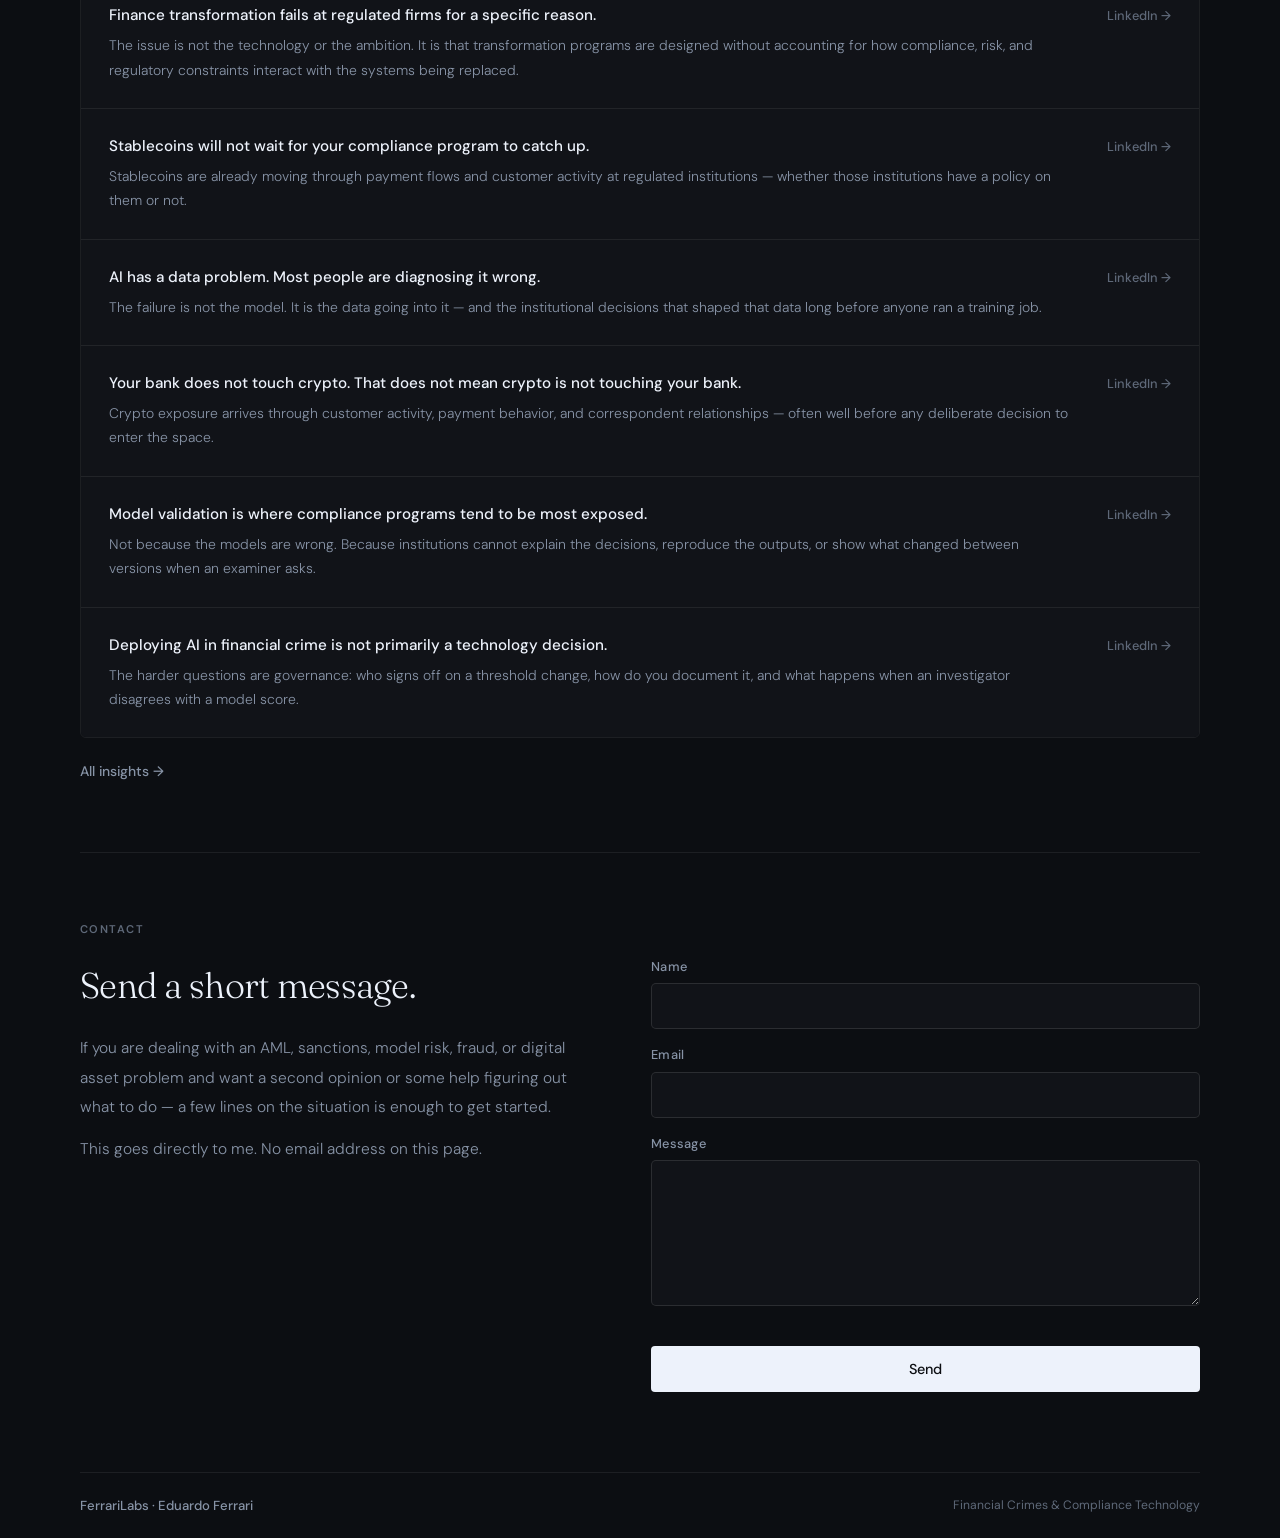
==== commit a68747b3: "chore(site): cleanup pass on service pages before review - /financial-crimes/: replace the personal/" ====
--- a/financial-crimes/index.html
+++ b/financial-crimes/index.html
@@ -4,7 +4,7 @@
   <meta charset="UTF-8" />
   <meta name="viewport" content="width=device-width, initial-scale=1.0" />
   <title>Financial Crimes &amp; Compliance Technology — Eduardo Ferrari | FerrariLabs</title>
-  <meta name="description" content="Eduardo Ferrari works with financial institutions on AML, fraud, sanctions, model validation, and digital asset risk — combining financial crime advisory with hands-on experience in transaction monitoring, sanctions screening, and compliance technology architecture." />
+  <meta name="description" content="Eduardo Ferrari advises financial institutions on AML, fraud, sanctions, KYC, model validation, and digital asset risk — and on the technology that runs them." />
   <meta property="og:title" content="Financial Crimes &amp; Compliance Technology — Eduardo Ferrari | FerrariLabs" />
   <meta property="og:description" content="Financial crime advisory and compliance technology. AML, fraud, sanctions, model validation, digital assets. Banks, fintechs, and regulated businesses." />
   <meta property="og:type" content="website" />
@@ -120,7 +120,7 @@
             <p>That developer background is not incidental. It is why I approach AML and fraud problems differently from most people who come at them from the legal or audit side. I have reviewed segmentation logic with data engineers, rebuilt alert generation workflows, worked through model validation traceability gaps with quant teams, and sat in rooms where a compliance officer and a technology architect cannot agree on what the system is actually doing. I know both sides of that conversation.</p>
             <p>Over the years I have worked across US, Canadian, European, Middle Eastern, Asia-Pacific, and Latin American operating environments — different regulators, different risk profiles, different levels of maturity in how institutions build and govern these programs. That range shapes how I think about what a defensible program actually looks like versus what just passes an internal review.</p>
             <p>My current focus is platform architecture — how financial crime systems are designed, connected, and governed across the full stack. That tends to mean working on the parts that are hardest to fix later: data integration between detection and financial systems, vendor ecosystem decisions that accumulate technical debt, and the governance layer that makes model validation and exam response actually workable rather than scrambled. This site reflects my own thinking. I speak English, Portuguese, and Spanish.</p>
-            <p>Outside of work: two kids, four cats, two dogs, and my wife — also from Caxias do Sul. We live in the Charlotte area, in North Carolina.</p>
+            <p>I am based in Concord, North Carolina, in the Charlotte area. I write about these problems on LinkedIn — selected pieces are collected under <a href="/insights.html">Insights</a> — and the quickest way to reach me is the <a href="#contact">contact form</a> below.</p>
           </div>
         </div>
       </section>
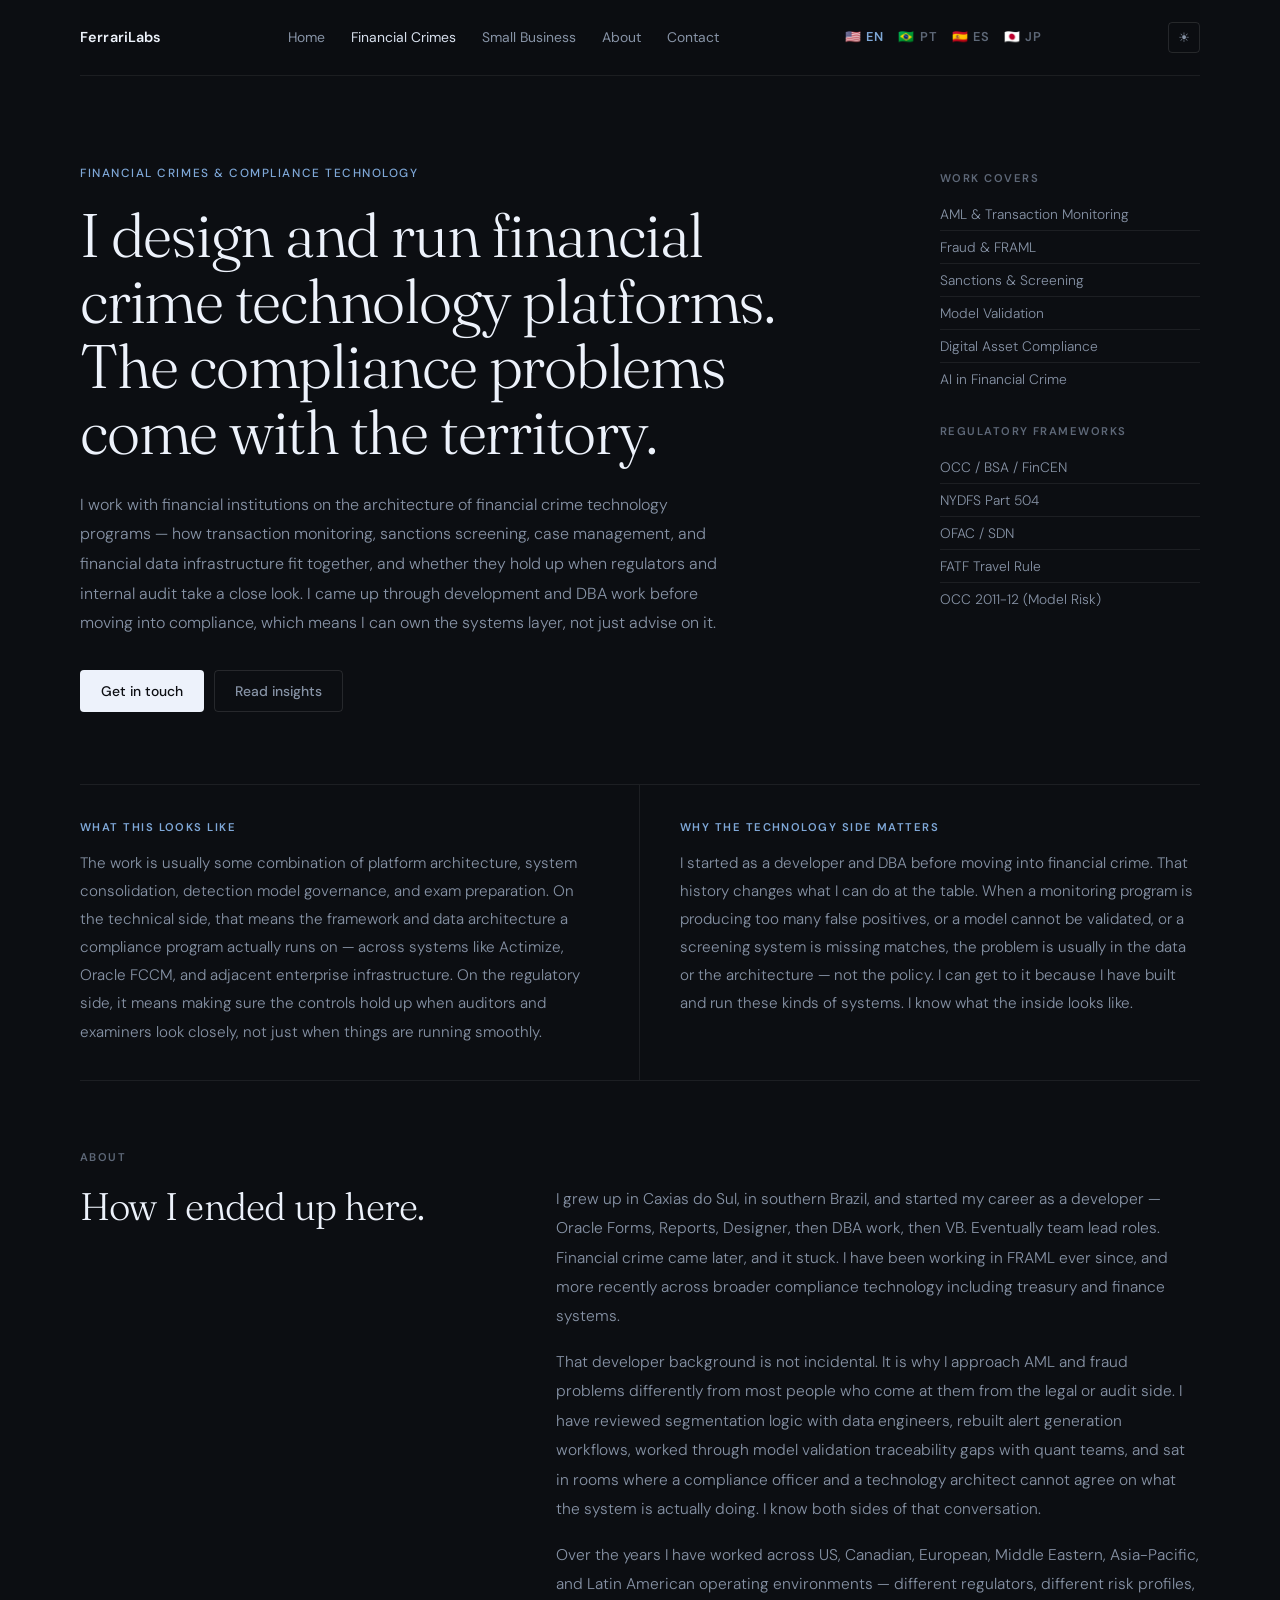
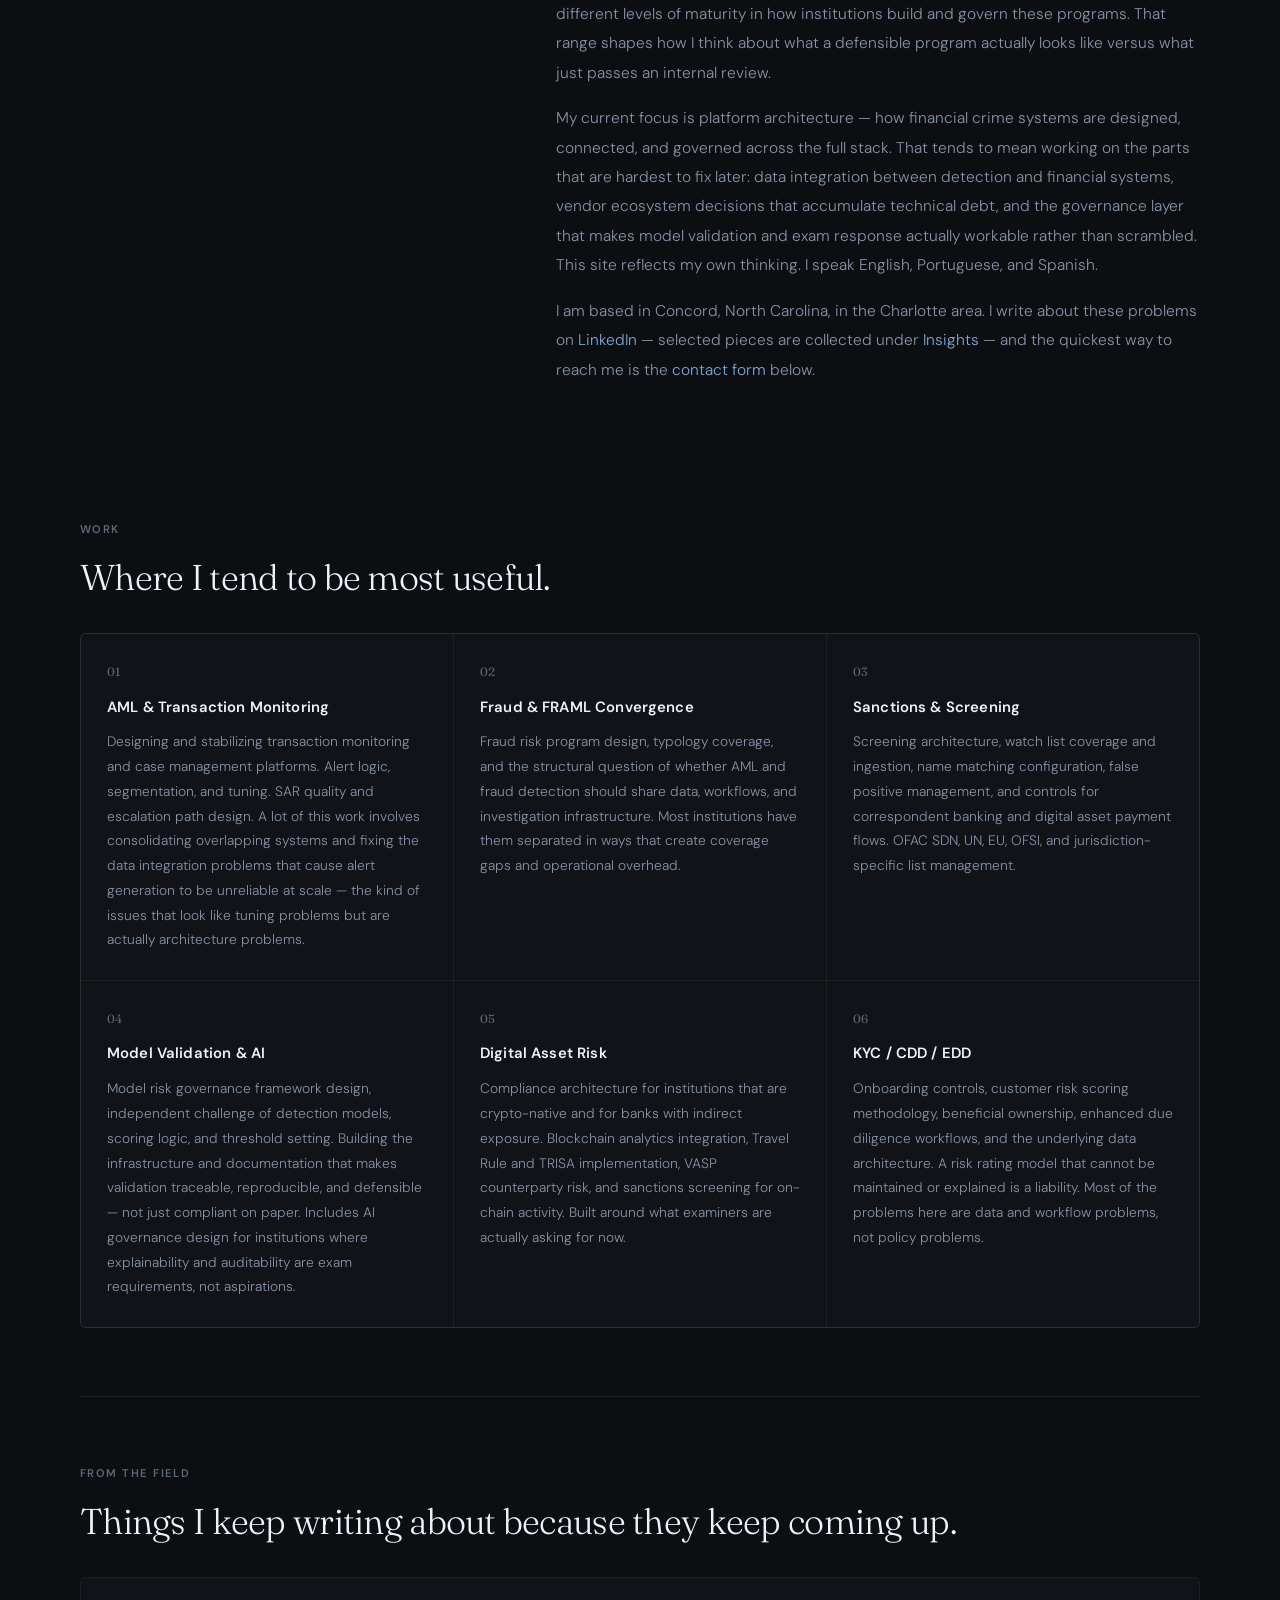
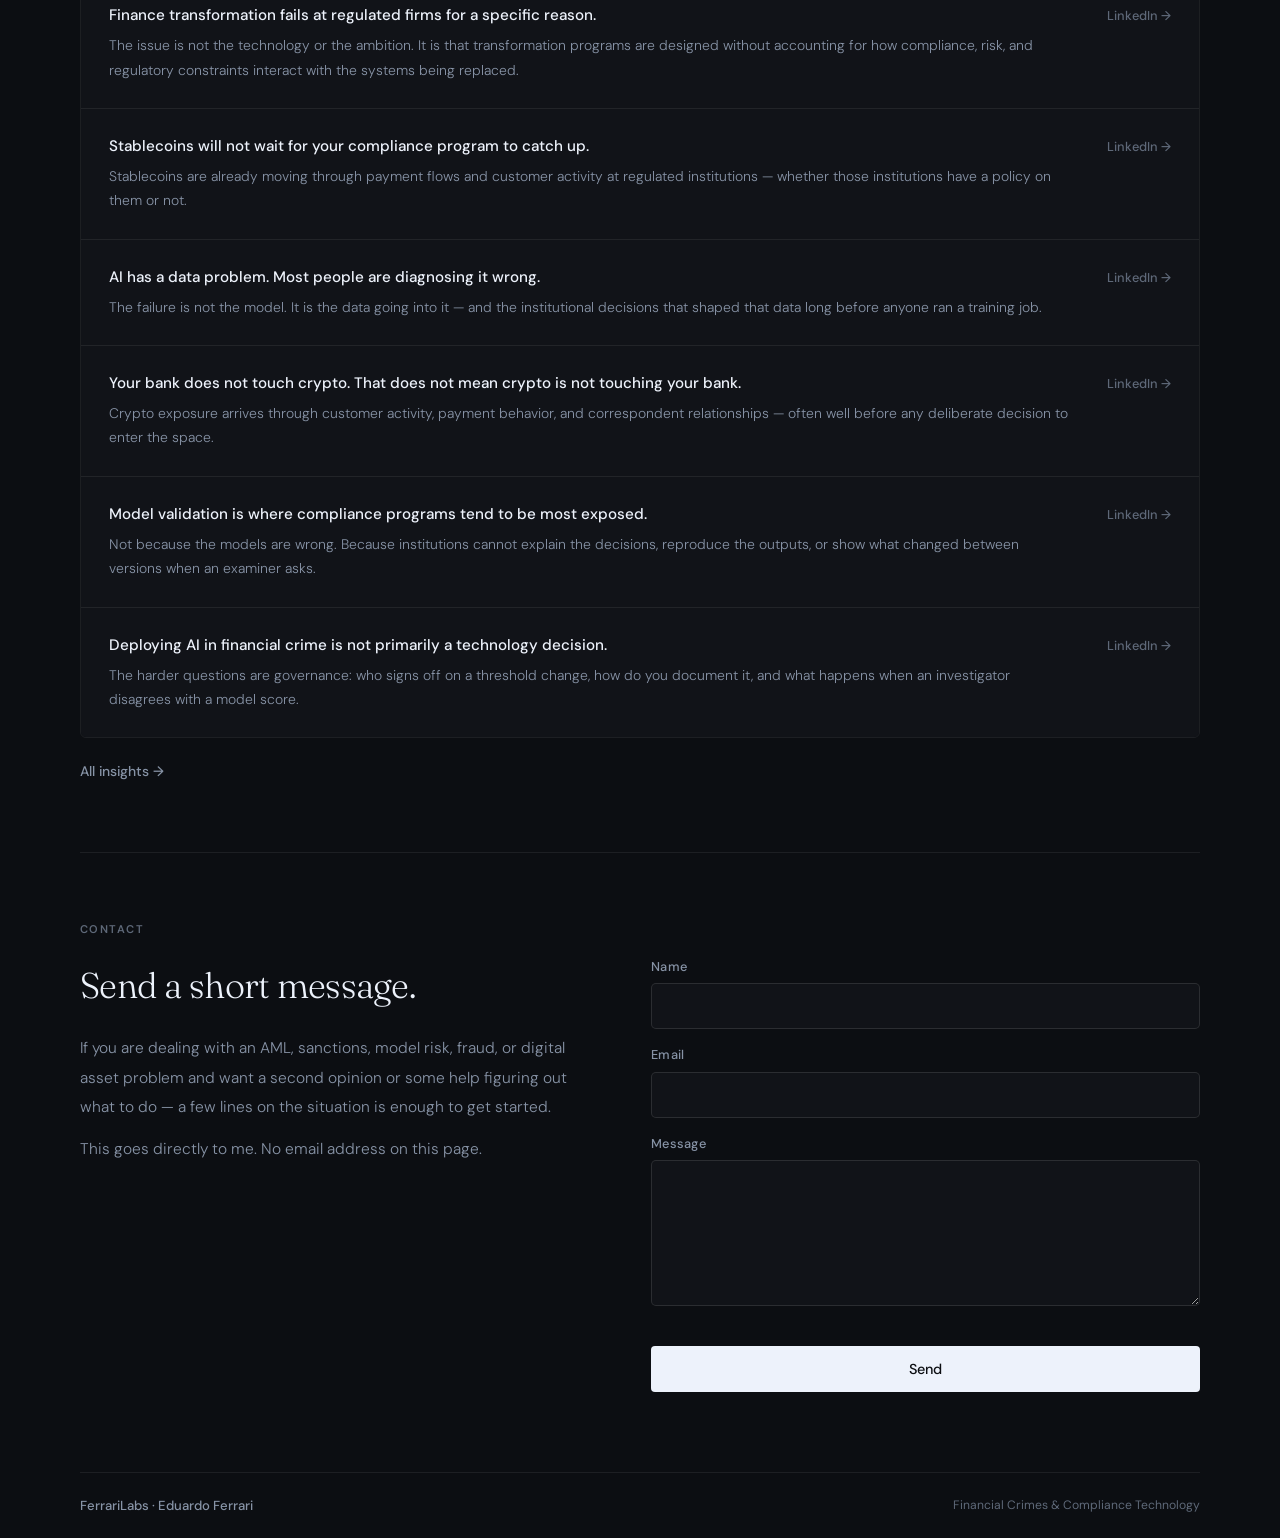
==== commit 0fccacdc: "chore(site): LinkedIn profile, professional translated bios, language wording - /financial-crimes/ b" ====
--- a/financial-crimes/index.html
+++ b/financial-crimes/index.html
@@ -120,7 +120,7 @@
             <p>That developer background is not incidental. It is why I approach AML and fraud problems differently from most people who come at them from the legal or audit side. I have reviewed segmentation logic with data engineers, rebuilt alert generation workflows, worked through model validation traceability gaps with quant teams, and sat in rooms where a compliance officer and a technology architect cannot agree on what the system is actually doing. I know both sides of that conversation.</p>
             <p>Over the years I have worked across US, Canadian, European, Middle Eastern, Asia-Pacific, and Latin American operating environments — different regulators, different risk profiles, different levels of maturity in how institutions build and govern these programs. That range shapes how I think about what a defensible program actually looks like versus what just passes an internal review.</p>
             <p>My current focus is platform architecture — how financial crime systems are designed, connected, and governed across the full stack. That tends to mean working on the parts that are hardest to fix later: data integration between detection and financial systems, vendor ecosystem decisions that accumulate technical debt, and the governance layer that makes model validation and exam response actually workable rather than scrambled. This site reflects my own thinking. I speak English, Portuguese, and Spanish.</p>
-            <p>I am based in Concord, North Carolina, in the Charlotte area. I write about these problems on LinkedIn — selected pieces are collected under <a href="/insights.html">Insights</a> — and the quickest way to reach me is the <a href="#contact">contact form</a> below.</p>
+            <p>I am based in Concord, North Carolina, in the Charlotte area. I write about these problems on <a onclick="gtag('event','linkedin_profile_click',{event_category:'outbound',event_label:this.href});" href="https://www.linkedin.com/in/emferrari" target="_blank" rel="noopener">LinkedIn</a> — selected pieces are collected under <a href="/insights.html">Insights</a> — and the quickest way to reach me is the <a href="#contact">contact form</a> below.</p>
           </div>
         </div>
       </section>
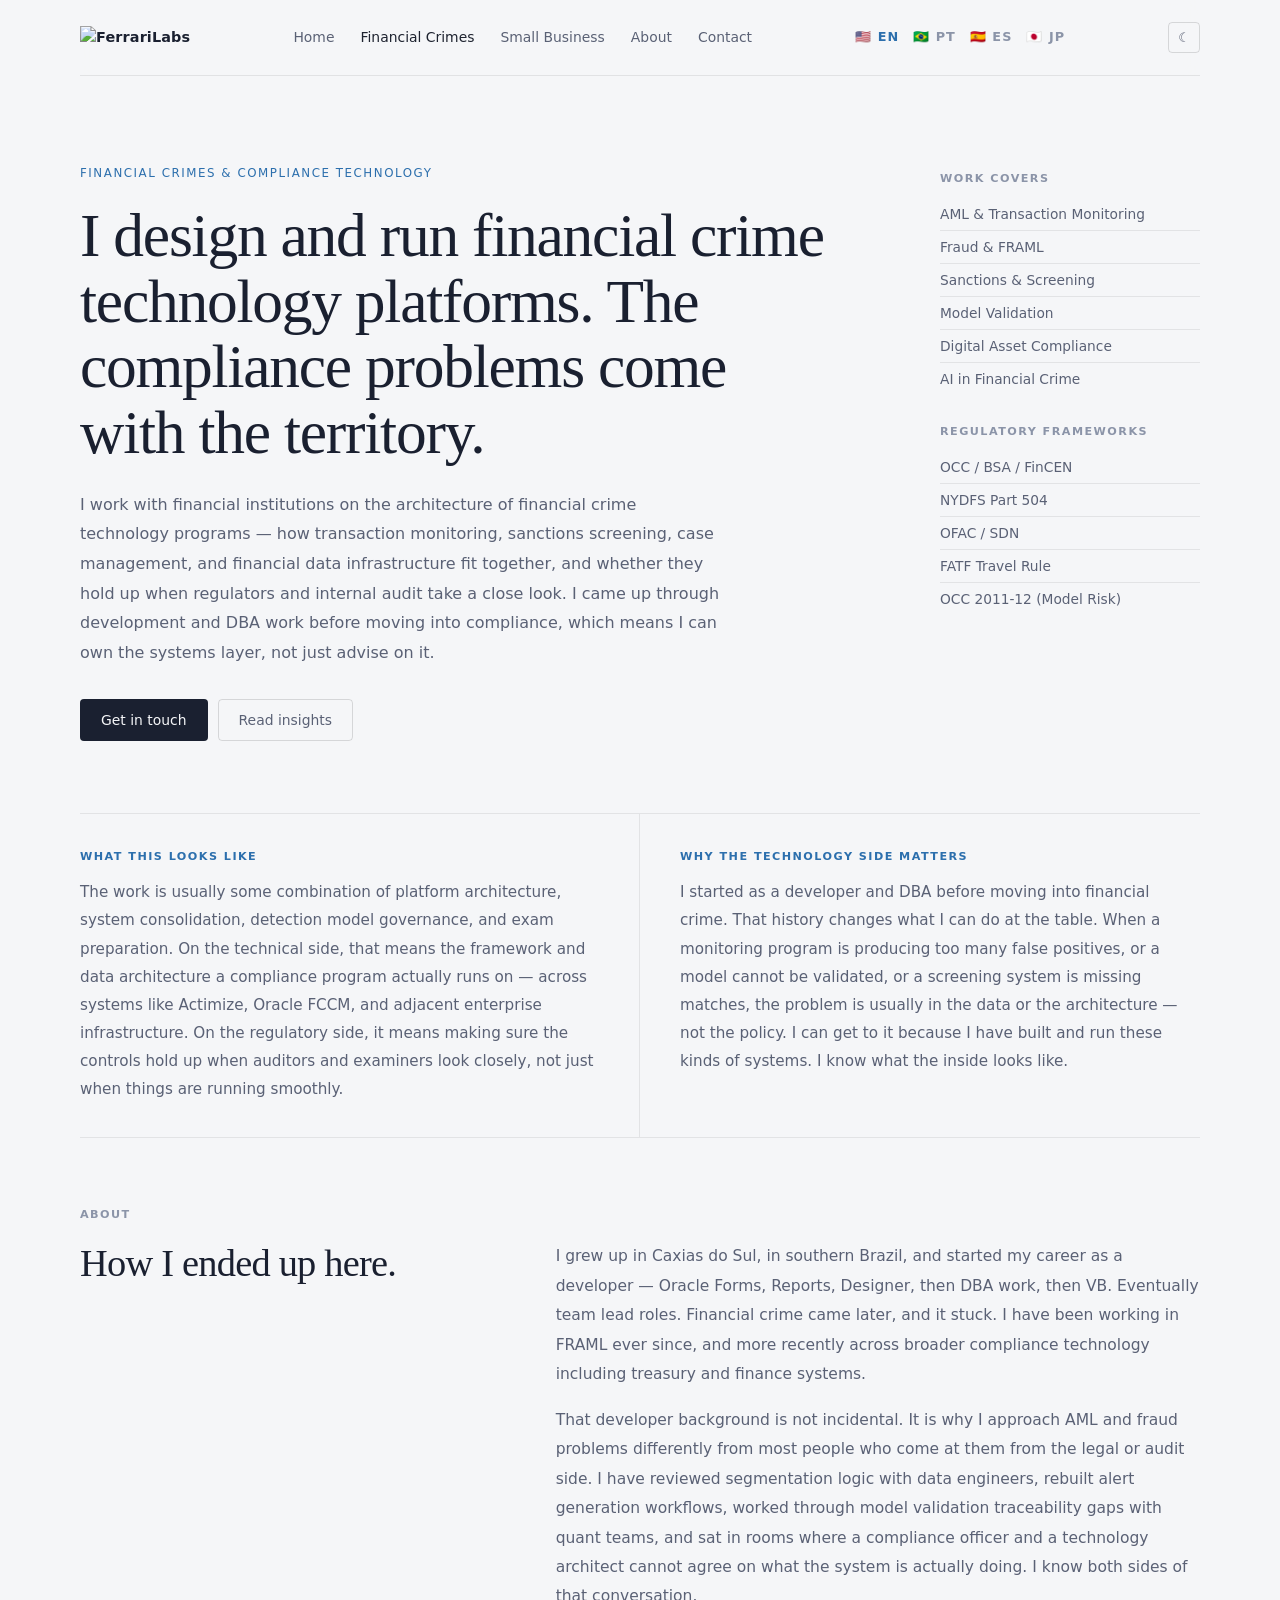
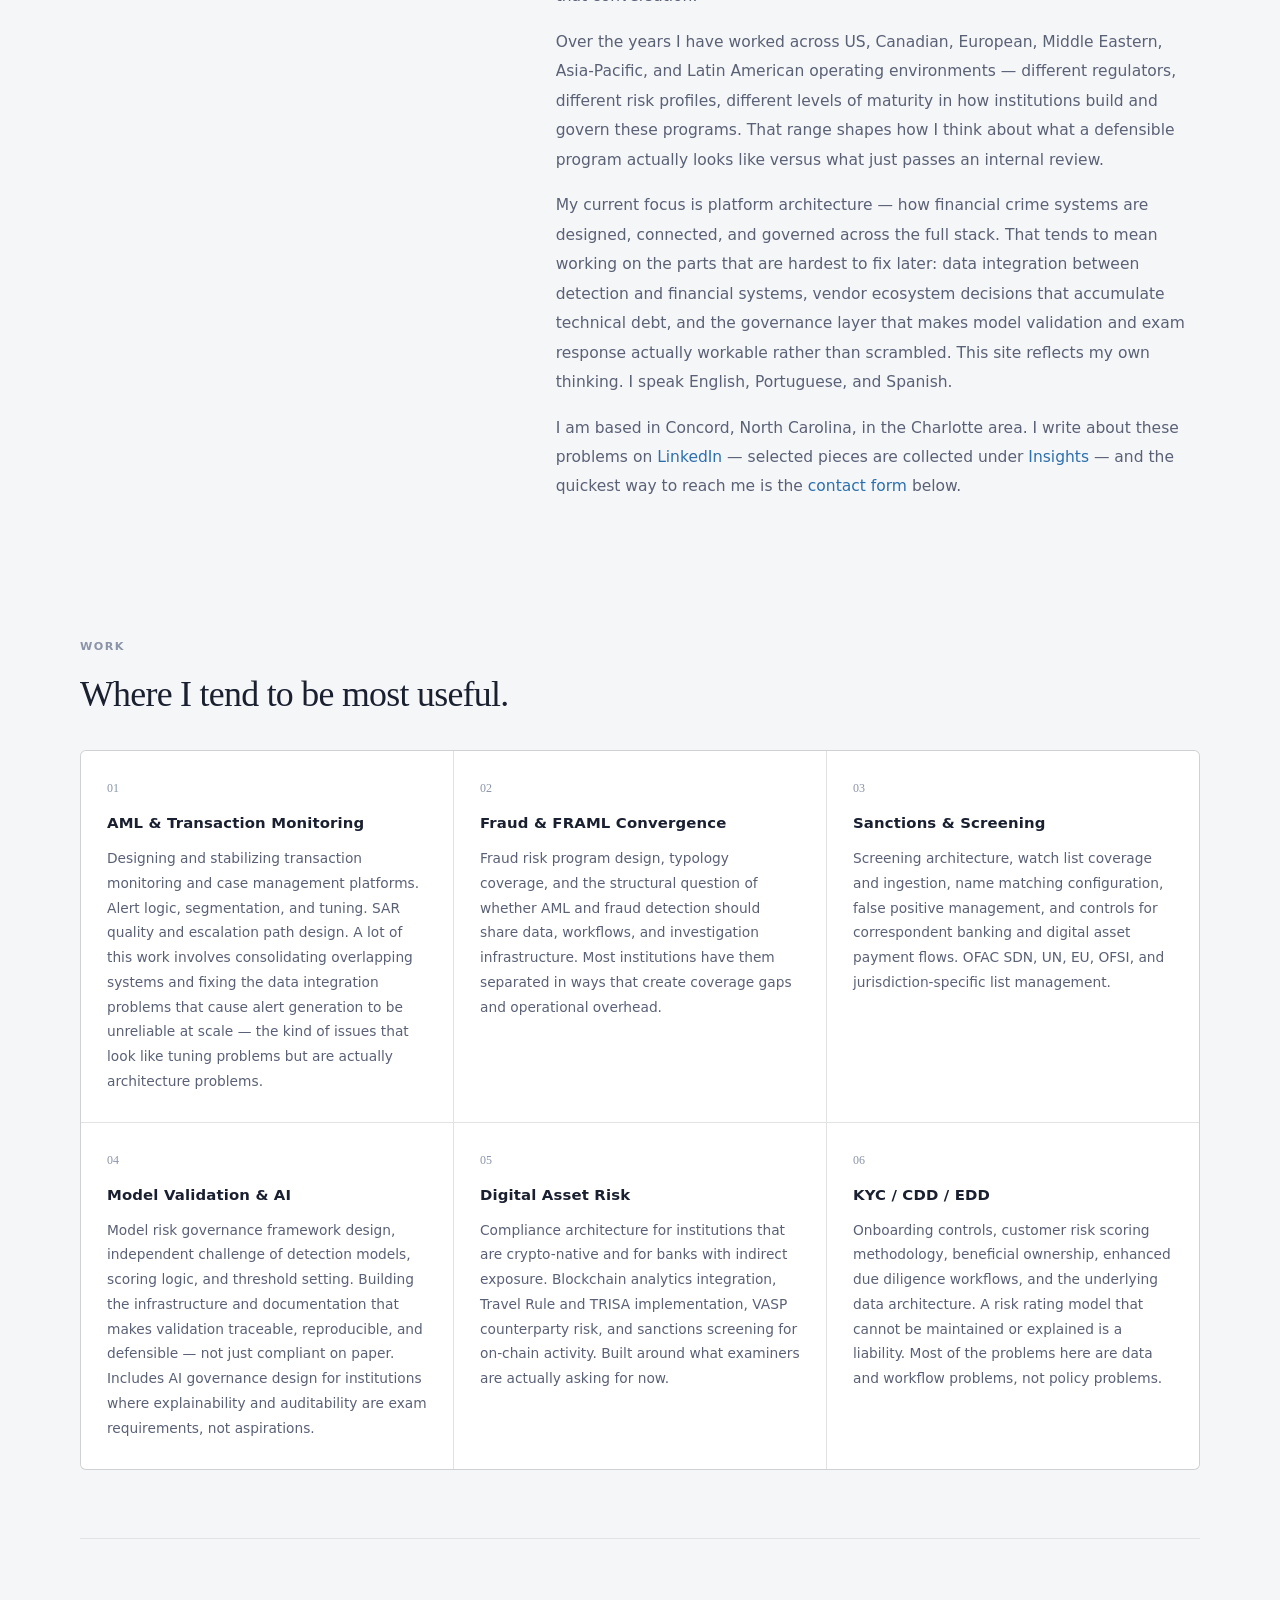
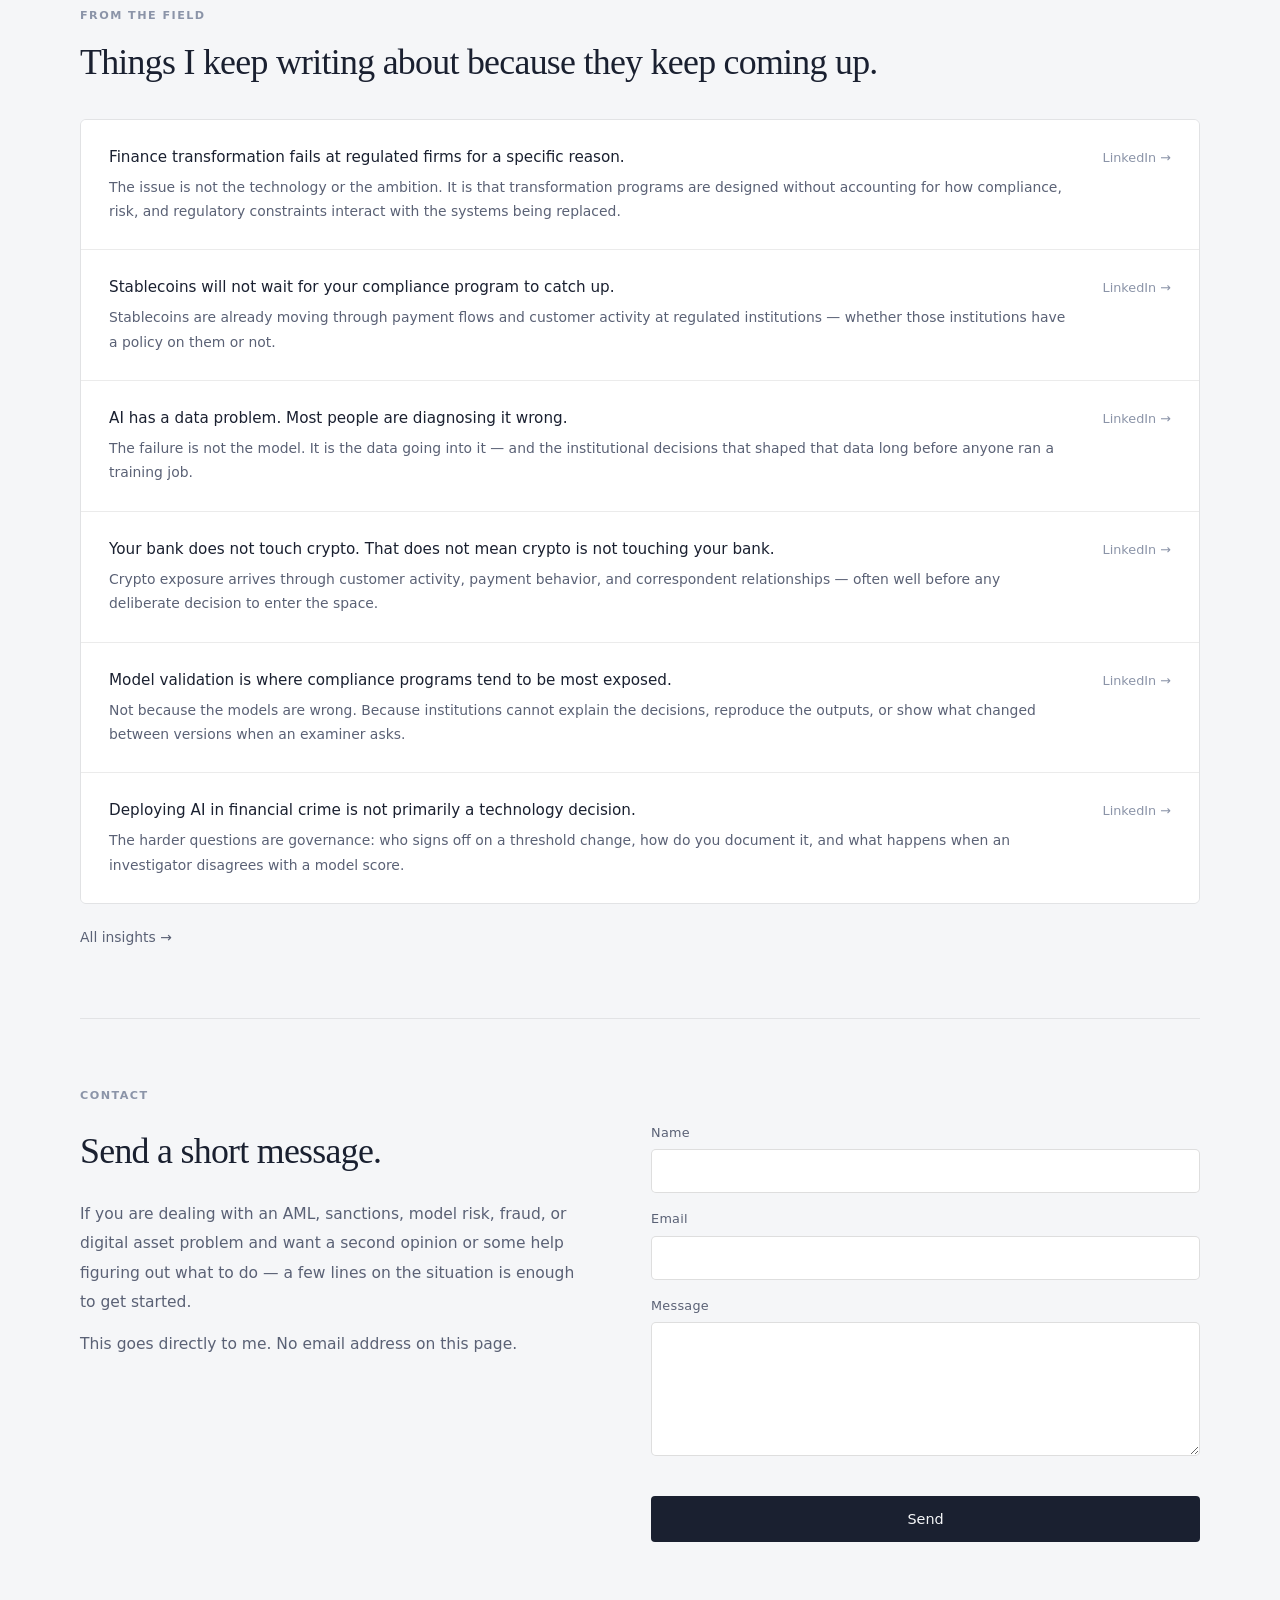
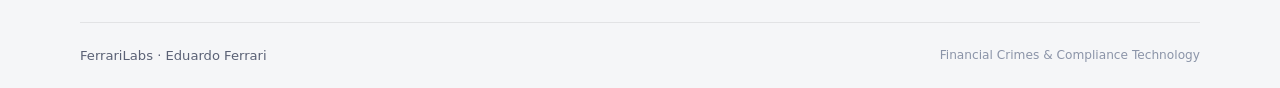
==== commit b94b193f: "Brand migration: update financial-crimes/index.html" ====
--- a/financial-crimes/index.html
+++ b/financial-crimes/index.html
@@ -14,10 +14,8 @@
   <link rel="alternate" hreflang="pt-BR" href="https://www.ferrarilabs.com/index.pt.html" />
   <link rel="alternate" hreflang="es" href="https://www.ferrarilabs.com/index.es.html" />
   <link rel="alternate" hreflang="ja" href="https://www.ferrarilabs.com/index.jp.html" />
-  <link rel="preconnect" href="https://fonts.googleapis.com">
-  <link rel="preconnect" href="https://fonts.gstatic.com" crossorigin>
-  <link href="https://fonts.googleapis.com/css2?family=Fraunces:ital,opsz,wght@0,9..144,300;0,9..144,400;1,9..144,300;1,9..144,400&family=DM+Sans:ital,opsz,wght@0,9..40,300;0,9..40,400;0,9..40,500;0,9..40,600;1,9..40,300&display=swap" rel="stylesheet">
-  <link rel="stylesheet" href="/styles.css" />
+<link rel="stylesheet" href="/styles.css" />
+  <link rel="icon" type="image/svg+xml" href="/assets/ferrarilabs-mark.svg" />
   <!-- Google tag (gtag.js) -->
   <script async src="https://www.googletagmanager.com/gtag/js?id=G-KF98YDJNK7"></script>
   <script>
@@ -28,7 +26,7 @@
   </script>
   <script>
     (function(){
-      var t=localStorage.getItem('theme')||'dark';
+      var t=localStorage.getItem('theme')||'light';
       document.documentElement.setAttribute('data-theme',t);
       document.addEventListener('DOMContentLoaded',function(){
         var btn=document.getElementById('theme-toggle');
@@ -44,7 +42,7 @@
 <body>
   <div class="shell">
     <header class="site-header">
-      <a class="brand" href="/">FerrariLabs</a>
+      <a class="brand" href="/" aria-label="FerrariLabs home"><img src="/assets/ferrarilabs-logo.svg" alt="FerrariLabs" width="180" height="39" /></a>
       <nav aria-label="Primary">
         <a href="/">Home</a>
         <a href="/financial-crimes/" class="nav-active" aria-current="page">Financial Crimes</a>
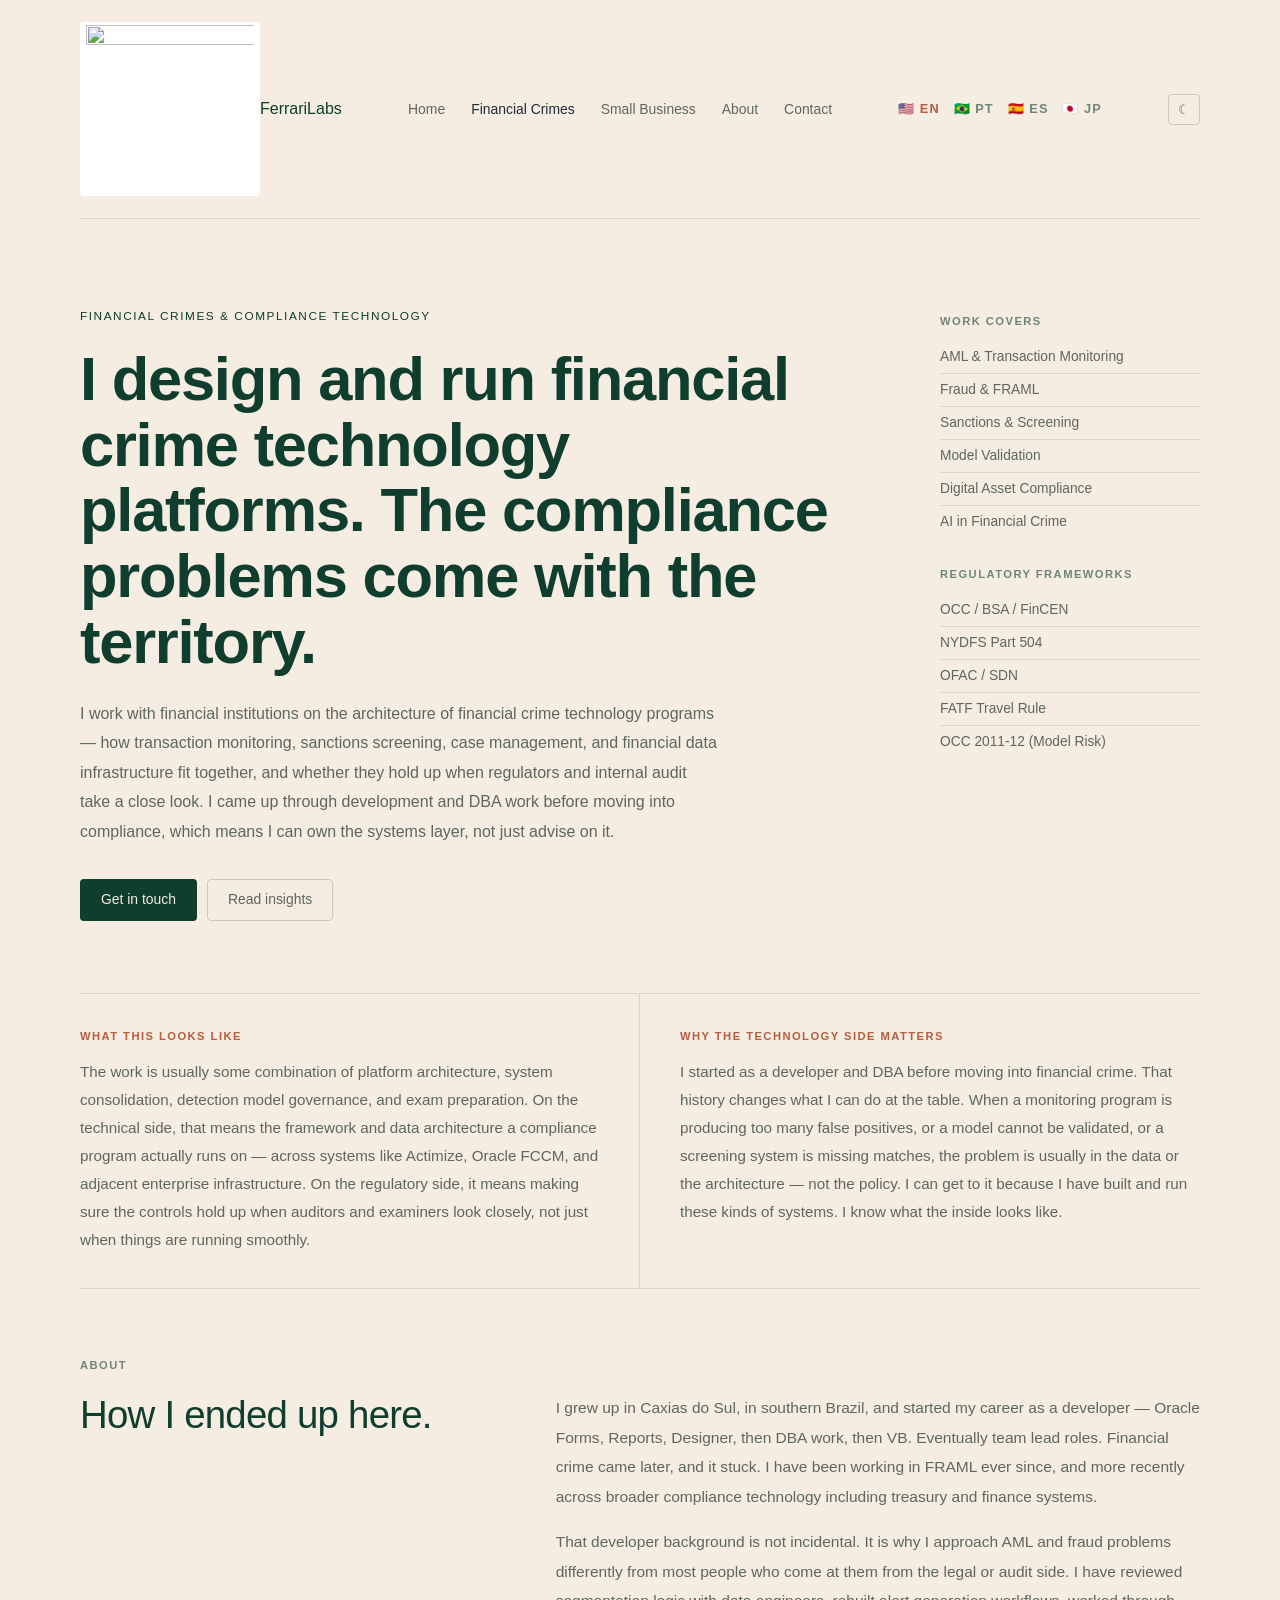
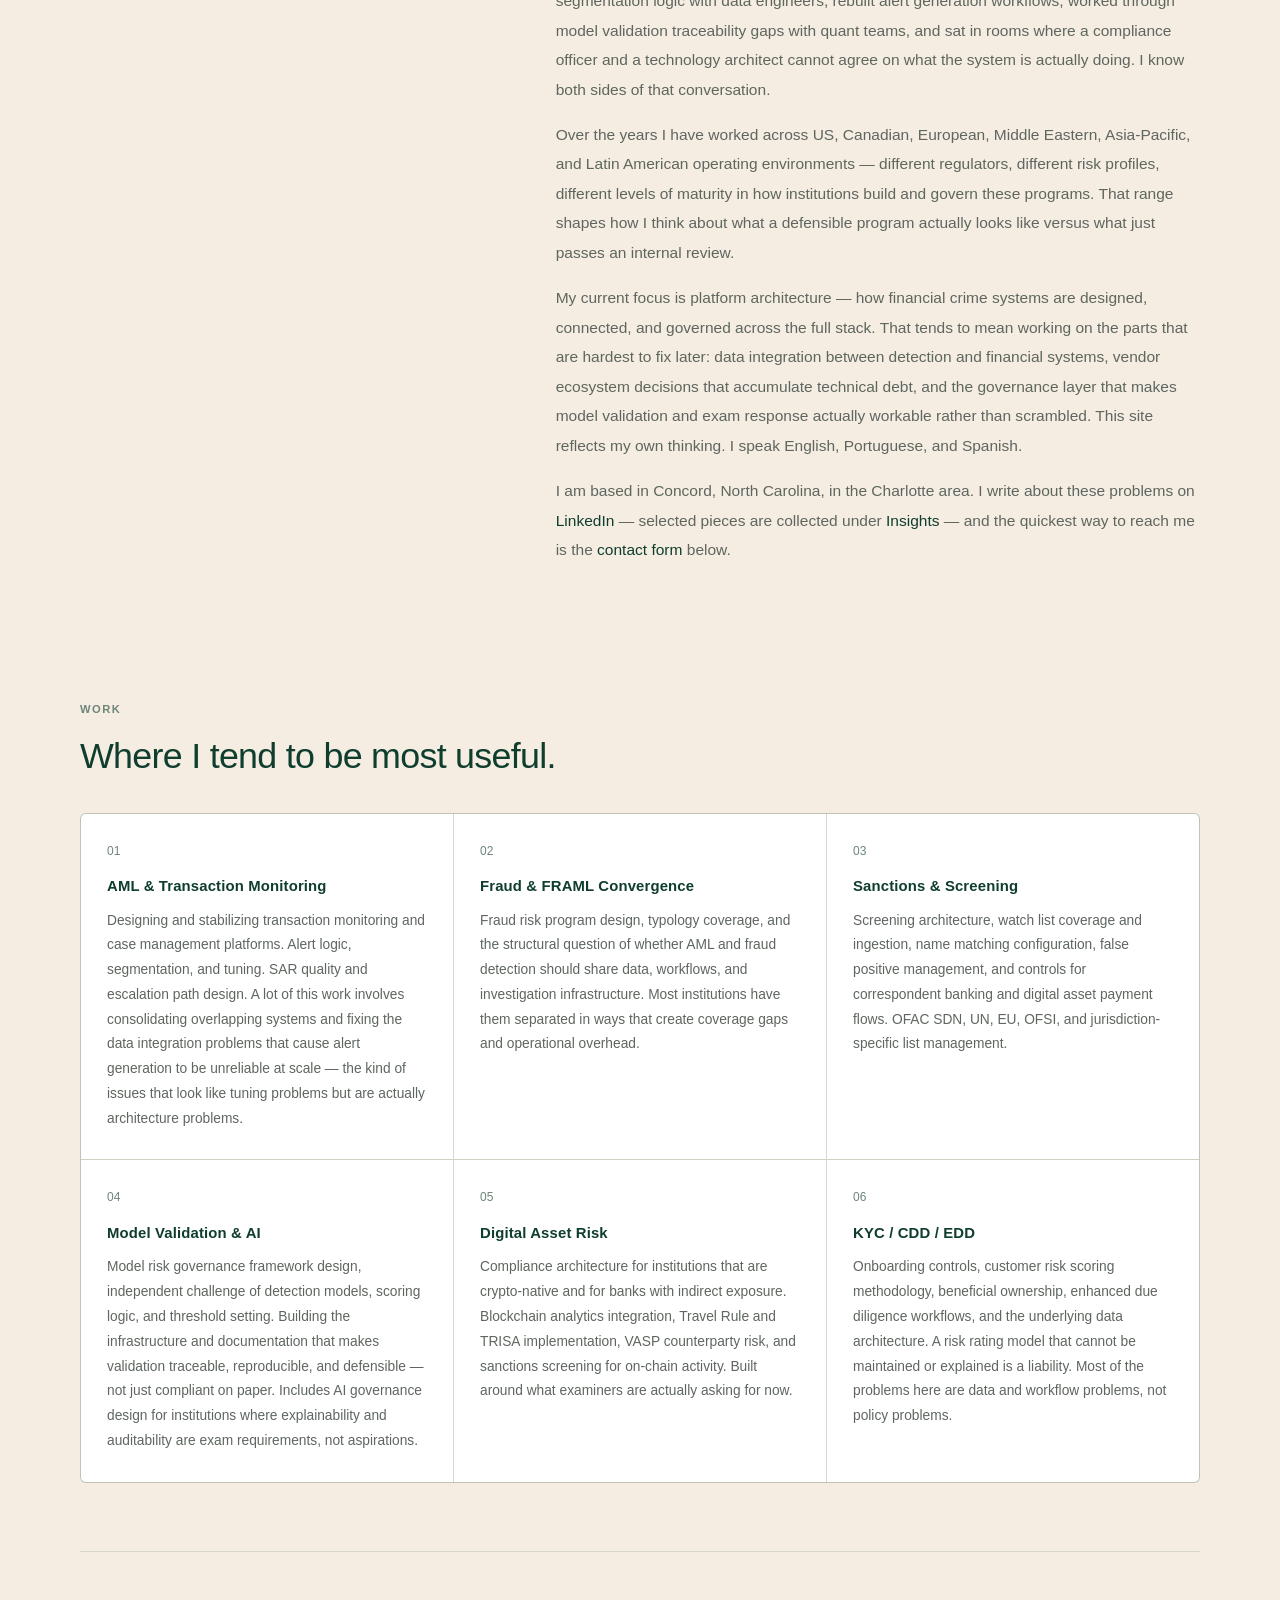
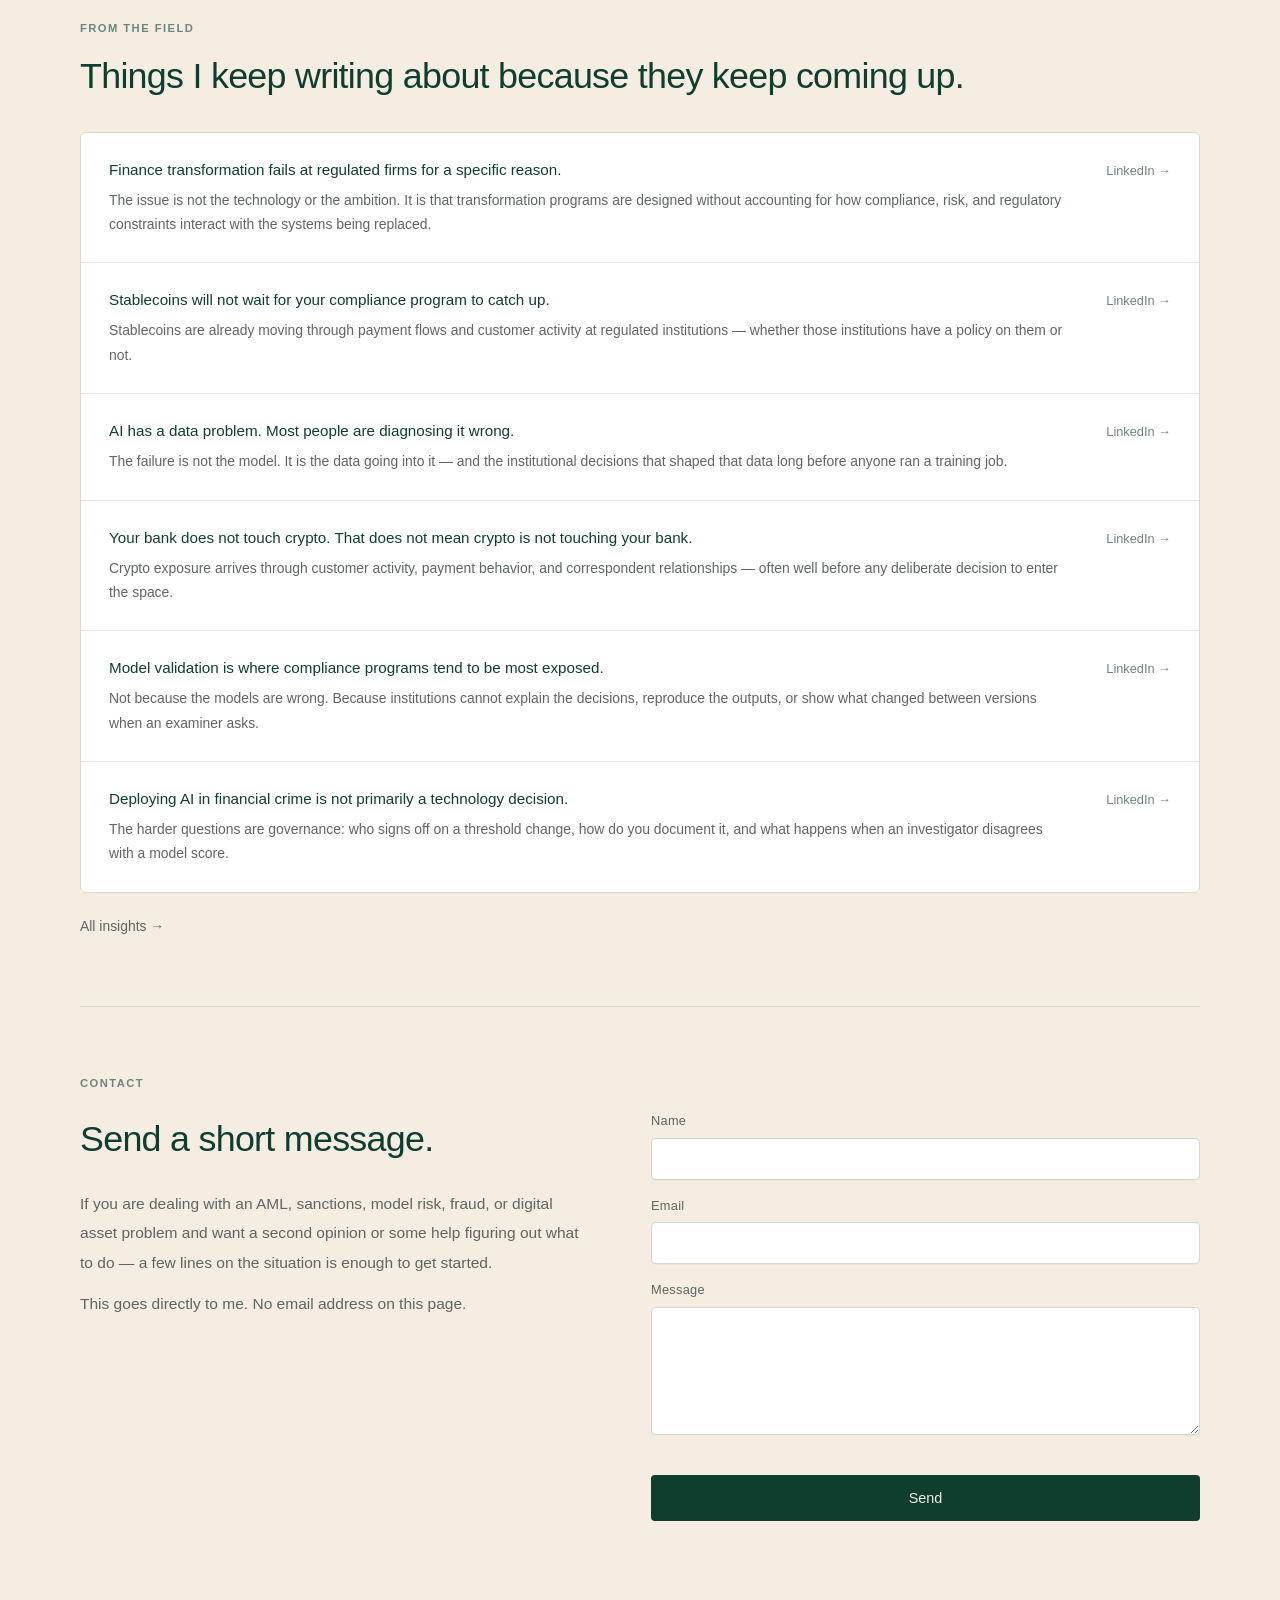
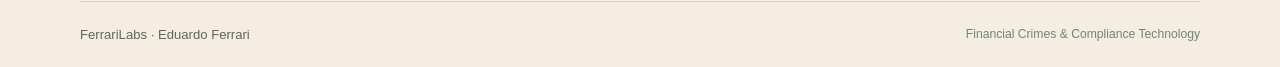
==== commit 3020e8df: "Brand migration: use canonical web wordmark in financial-crimes/index.html" ====
--- a/financial-crimes/index.html
+++ b/financial-crimes/index.html
@@ -42,7 +42,7 @@
 <body>
   <div class="shell">
     <header class="site-header">
-      <a class="brand" href="/" aria-label="FerrariLabs home"><img src="/assets/ferrarilabs-logo.svg" alt="FerrariLabs" width="180" height="39" /></a>
+      <a class="brand" href="/" aria-label="FerrariLabs home"><img class="brand-mark" src="/assets/ferrarilabs-mark.svg" alt="" width="32" height="32" /><span class="brand-word"><span class="brand-ferrari">Ferrari</span><span class="brand-labs">Labs</span></span></a>
       <nav aria-label="Primary">
         <a href="/">Home</a>
         <a href="/financial-crimes/" class="nav-active" aria-current="page">Financial Crimes</a>
--- a/styles.css
+++ b/styles.css
@@ -1,45 +1,52 @@
 /* ============================================================
-   Eduardo Ferrari — Financial Crime Advisory
-   Fraunces (display serif) + DM Sans (body)
+   FerrariLabs — Corporate Design System
+   Italian Heritage palette + Arial system typography
    ============================================================ */
 
 :root {
-  --bg:        #0c0e12;
-  --surface:   #111318;
-  --surface-2: #15171e;
-  --border:    rgba(255,255,255,0.07);
-  --border-2:  rgba(255,255,255,0.11);
-  --text:      #d8e0ee;
-  --muted:     #8793a6;
-  --muted-2:   #5e6878;
-  --accent:    #7fa8d8;
-  --white:     #edf2fb;
+  --fl-forest:    #0F3D2E;
+  --fl-terracotta:#B85C3E;
+  --fl-ivory:     #F5EDE2;
+  --fl-charcoal:  #1F2937;
+  --fl-warm-gray: #E7E1DA;
+  --fl-sage:      #6F8579;
+
+  --bg:        #0F3D2E;
+  --surface:   #154A39;
+  --surface-2: #1B5643;
+  --border:    rgba(245,237,226,0.14);
+  --border-2:  rgba(245,237,226,0.22);
+  --text:      #F5EDE2;
+  --muted:     #D9D2C8;
+  --muted-2:   #A9B9B0;
+  --accent:    #B85C3E;
+  --white:     #F5EDE2;
   --max:       1120px;
-  --serif:     'Fraunces', Georgia, serif;
-  --sans:      'DM Sans', system-ui, sans-serif;
+  --serif:     Arial, Helvetica, sans-serif;
+  --sans:      Arial, Helvetica, sans-serif;
 }
 
 /* ---- Light mode ---- */
 [data-theme="light"] {
-  --bg:        #f5f6f8;
-  --surface:   #ffffff;
-  --surface-2: #eef0f4;
-  --border:    rgba(0,0,0,0.08);
-  --border-2:  rgba(0,0,0,0.13);
-  --text:      #1e2330;
-  --muted:     #5a6175;
-  --muted-2:   #8b94a8;
-  --accent:    #2c6fad;
-  --white:     #1a2030;
+  --bg:        #F5EDE2;
+  --surface:   #FFFFFF;
+  --surface-2: #E7E1DA;
+  --border:    rgba(15,61,46,0.12);
+  --border-2:  rgba(15,61,46,0.20);
+  --text:      #1F2937;
+  --muted:     #5E665F;
+  --muted-2:   #6F8579;
+  --accent:    #0F3D2E;
+  --white:     #0F3D2E;
 }
 [data-theme="light"] .site-header {
-  background: rgba(245,246,248,0.88);
+  background: rgba(245,237,226,0.94);
 }
 [data-theme="light"] .button-primary {
-  background: #1a2030;
-  color: #f5f6f8;
-}
-[data-theme="light"] .button-primary:hover { background: #2c3550; color: #f5f6f8; }
+  background: #0F3D2E;
+  color: #F5EDE2;
+}
+[data-theme="light"] .button-primary:hover { background: #0B3024; color: #F5EDE2; }
 [data-theme="light"] .form-field input,
 [data-theme="light"] .form-field textarea {
   background: #ffffff;
@@ -98,19 +105,32 @@
   position: sticky;
   top: 0;
   z-index: 20;
-  background: rgba(12,14,18,0.88);
+  background: rgba(15,61,46,0.94);
   backdrop-filter: blur(14px);
   -webkit-backdrop-filter: blur(14px);
   border-bottom: 1px solid var(--border);
 }
 .brand {
-  font-size: 0.9rem;
-  font-weight: 600;
-  color: var(--white);
-  letter-spacing: 0.01em;
+  display: inline-flex;
+  align-items: center;
   flex-shrink: 0;
-}
-.brand:hover { color: var(--white); }
+  line-height: 0;
+}
+.brand img {
+  display: block;
+  width: 180px;
+  height: auto;
+  max-width: 38vw;
+}
+.brand:hover { opacity: 0.92; }
+[data-theme="light"] .brand img {
+  background: transparent;
+}
+:not([data-theme="light"]) .brand img {
+  background: #FFFFFF;
+  border-radius: 4px;
+  padding: 3px 6px;
+}
 nav { display: flex; gap: 26px; }
 nav a {
   font-size: 0.87rem;
@@ -161,7 +181,7 @@
 .hero-statement {
   font-family: var(--serif);
   font-size: clamp(2.2rem, 4.8vw, 3.9rem);
-  font-weight: 300;
+  font-weight: 700;
   line-height: 1.07;
   letter-spacing: -0.02em;
   color: var(--white);
@@ -243,10 +263,10 @@
   transition: background 0.13s, color 0.13s, border-color 0.13s;
 }
 .button-primary {
-  background: var(--white);
-  color: #0c0e12;
-}
-.button-primary:hover { background: #c5d5ee; color: #0c0e12; }
+  background: var(--accent);
+  color: #FFFFFF;
+}
+.button-primary:hover { background: #95472F; color: #FFFFFF; }
 .button-ghost {
   background: transparent;
   color: var(--muted);
@@ -518,8 +538,8 @@
 .form-field input:focus,
 .form-field textarea:focus {
   outline: none;
-  border-color: rgba(127,168,216,0.45);
-  box-shadow: 0 0 0 3px rgba(127,168,216,0.07);
+  border-color: rgba(15,61,46,0.50);
+  box-shadow: 0 0 0 3px rgba(15,61,46,0.10);
 }
 .form-field textarea { resize: vertical; min-height: 128px; }
 
@@ -579,7 +599,7 @@
   letter-spacing: 0.1em;
   text-transform: uppercase;
   color: var(--muted-2);
-  background: rgba(255,255,255,0.04);
+  background: rgba(15,61,46,0.05);
   border: 1px solid var(--border-2);
   border-radius: 3px;
   padding: 4px 8px;
@@ -641,3 +661,24 @@
   .insight-row { padding: 22px 20px; }
   .path-card { padding: 26px 22px; }
 }
+
+
+/* ---- FerrariLabs brand refinements ---- */
+::selection { background: rgba(184,92,62,0.24); }
+.kicker, .eyebrow, .lang-switcher .lang-active { color: var(--accent); }
+[data-theme="light"] .kicker,
+[data-theme="light"] .eyebrow,
+[data-theme="light"] .lang-switcher .lang-active { color: var(--fl-terracotta); }
+.path-card,
+.focus-card,
+.perspective-item,
+.insight-row,
+.form-field input,
+.form-field textarea {
+  box-shadow: 0 1px 0 rgba(15,61,46,0.04);
+}
+.path-card { border-top: 3px solid var(--fl-terracotta); }
+.site-footer { color: var(--muted); }
+@media (prefers-reduced-motion: reduce) {
+  *, *::before, *::after { scroll-behavior: auto !important; transition: none !important; }
+}
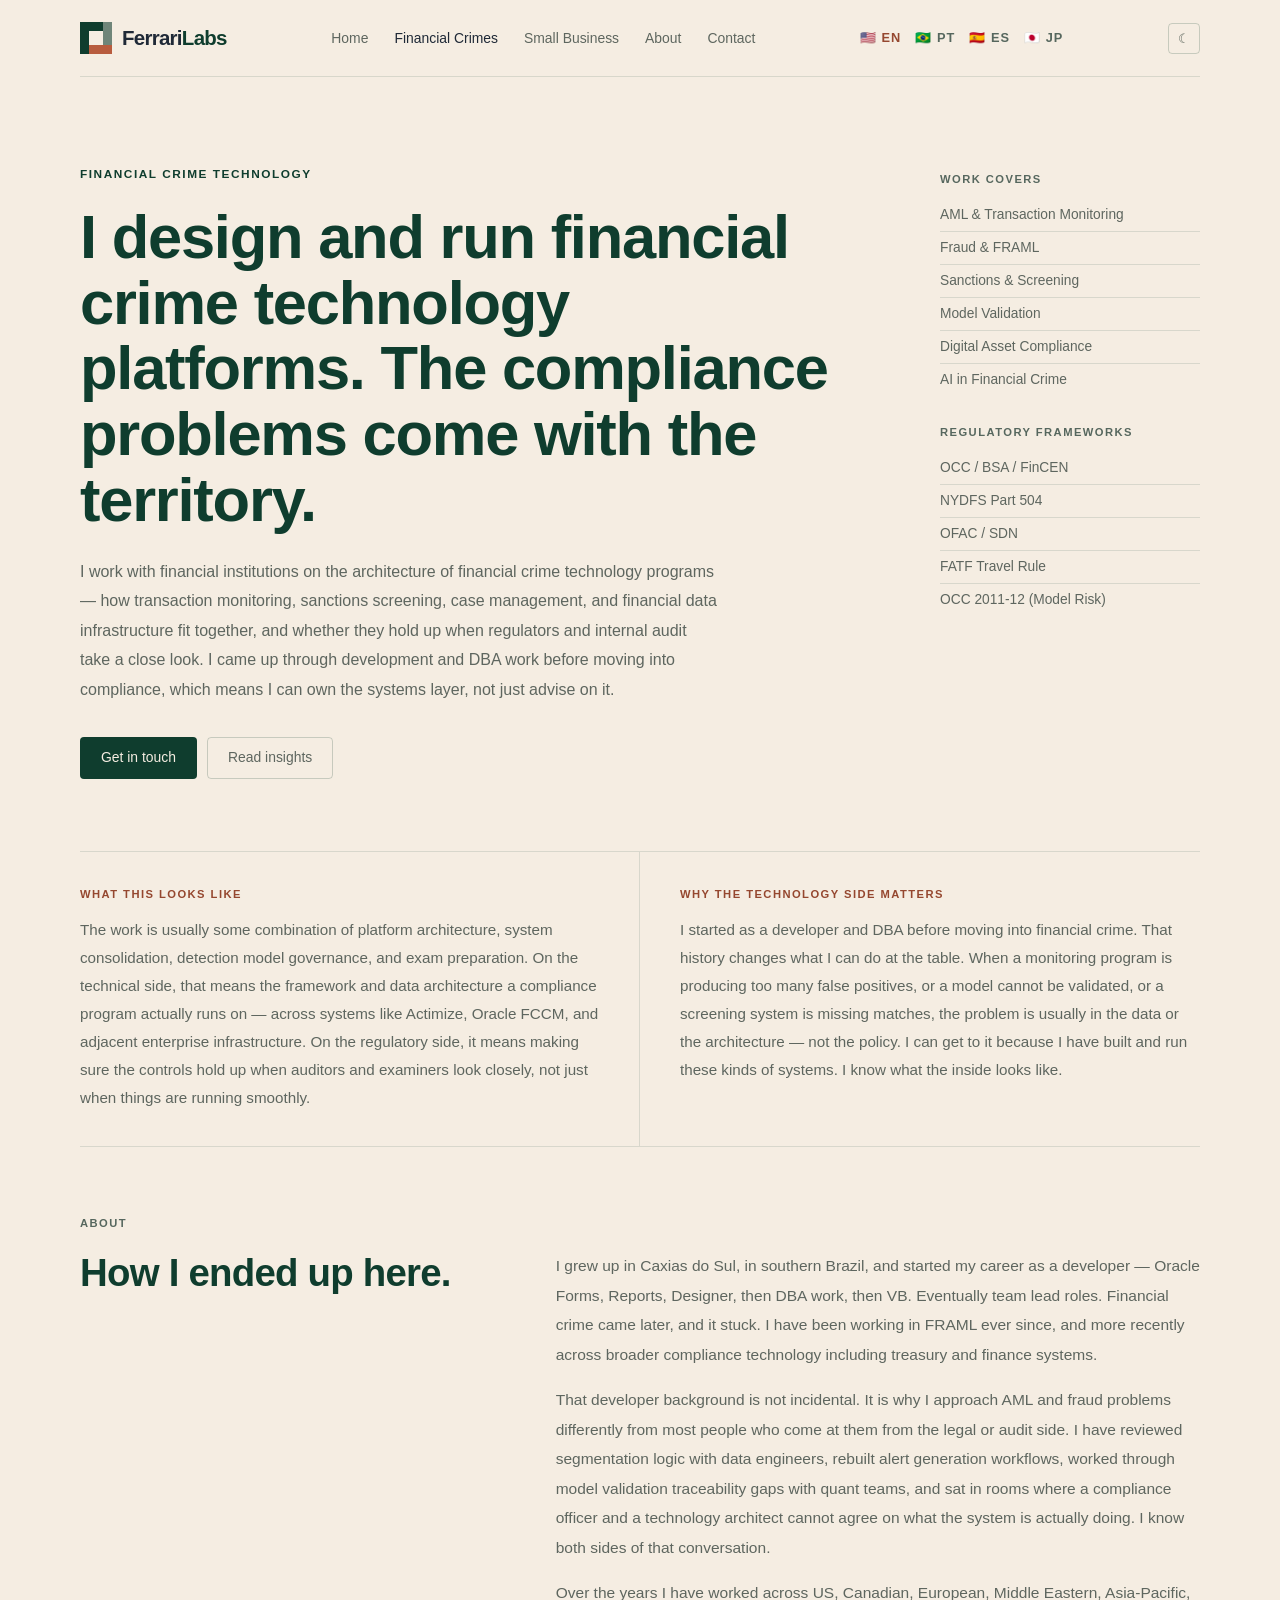
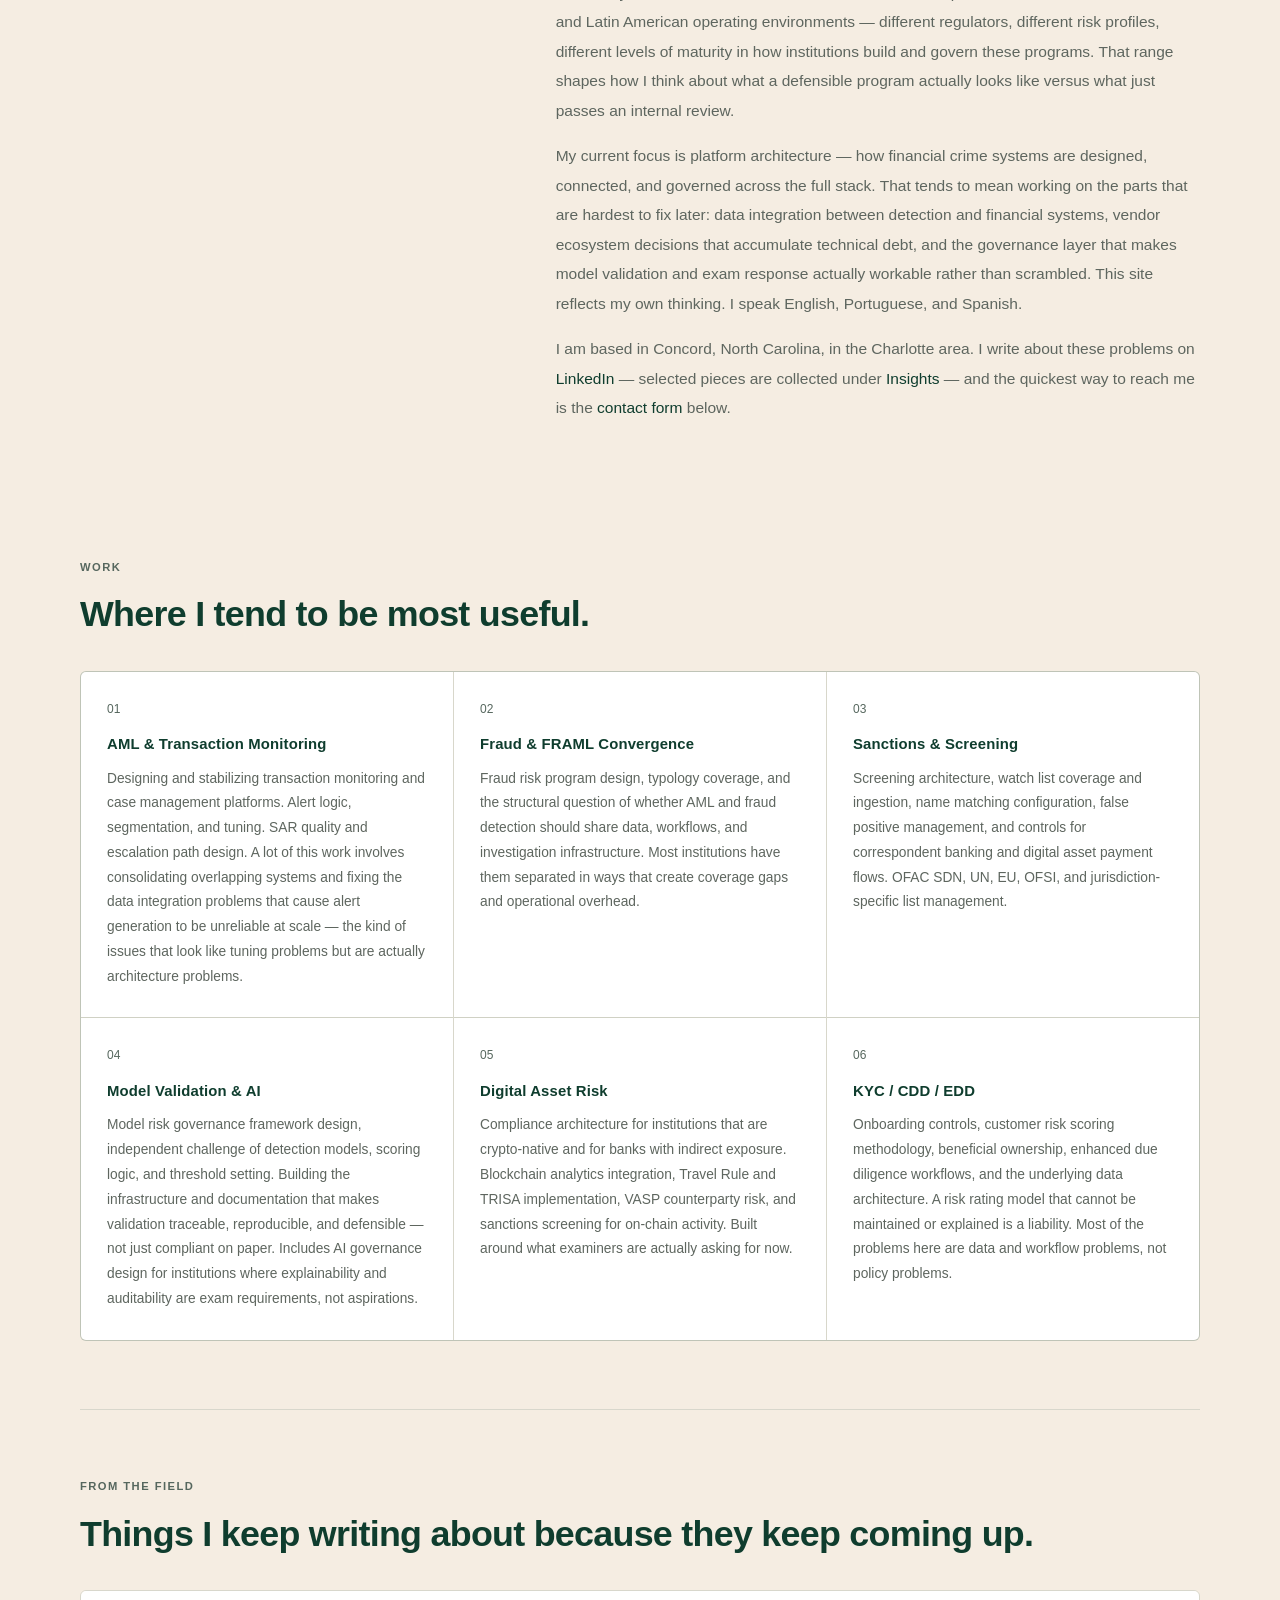
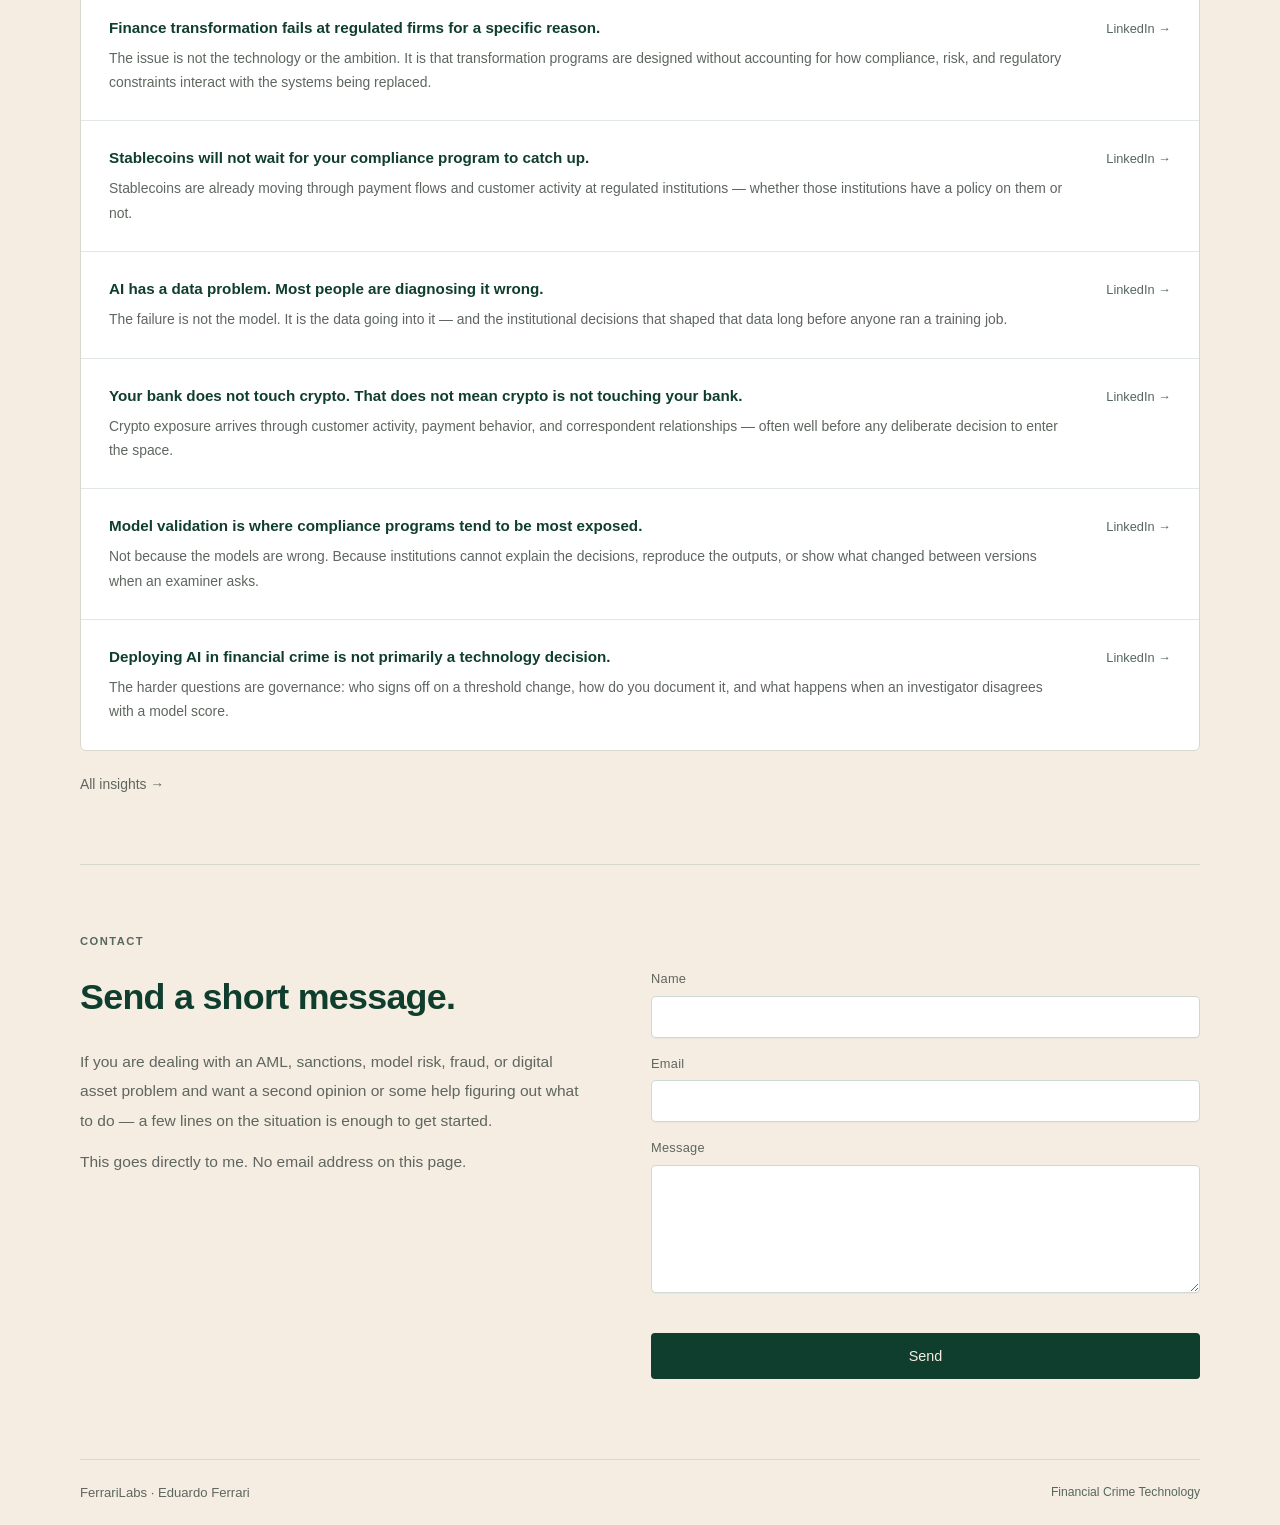
==== commit ce1e7320: "Brand SEO pass: Financial Crime Technology label; shorter small-business title - /financial-crimes/:" ====
--- a/financial-crimes/index.html
+++ b/financial-crimes/index.html
@@ -3,9 +3,9 @@
 <head>
   <meta charset="UTF-8" />
   <meta name="viewport" content="width=device-width, initial-scale=1.0" />
-  <title>Financial Crimes &amp; Compliance Technology — Eduardo Ferrari | FerrariLabs</title>
+  <title>Financial Crime Technology — Eduardo Ferrari | FerrariLabs</title>
   <meta name="description" content="Eduardo Ferrari advises financial institutions on AML, fraud, sanctions, KYC, model validation, and digital asset risk — and on the technology that runs them." />
-  <meta property="og:title" content="Financial Crimes &amp; Compliance Technology — Eduardo Ferrari | FerrariLabs" />
+  <meta property="og:title" content="Financial Crime Technology — Eduardo Ferrari | FerrariLabs" />
   <meta property="og:description" content="Financial crime advisory and compliance technology. AML, fraud, sanctions, model validation, digital assets. Banks, fintechs, and regulated businesses." />
   <meta property="og:type" content="website" />
   <meta property="og:url" content="https://www.ferrarilabs.com/financial-crimes/" />
@@ -63,7 +63,7 @@
 
       <section class="hero">
         <div class="hero-inner">
-          <h1 class="eyebrow">Financial Crimes &amp; Compliance Technology</h1>
+          <h1 class="eyebrow">Financial Crime Technology</h1>
           <p class="hero-statement">I design and run financial crime technology platforms. The compliance problems come with the territory.</p>
           <p class="lead">I work with financial institutions on the architecture of financial crime technology programs — how transaction monitoring, sanctions screening, case management, and financial data infrastructure fit together, and whether they hold up when regulators and internal audit take a close look. I came up through development and DBA work before moving into compliance, which means I can own the systems layer, not just advise on it.</p>
           <div class="hero-actions">
@@ -247,7 +247,7 @@
 
     <footer class="site-footer">
       <span class="footer-name">FerrariLabs · Eduardo Ferrari</span>
-      <span class="footer-note">Financial Crimes &amp; Compliance Technology</span>
+      <span class="footer-note">Financial Crime Technology</span>
     </footer>
   </div>
 
--- a/styles.css
+++ b/styles.css
@@ -19,7 +19,7 @@
   --text:      #F5EDE2;
   --muted:     #D9D2C8;
   --muted-2:   #A9B9B0;
-  --accent:    #B85C3E;
+  --accent:    #E1B5A7;  /* Terracotta tint for TEXT on Forest (brand #B85C3E is 2.7:1 here); fills use --fl-terracotta */
   --white:     #F5EDE2;
   --max:       1120px;
   --serif:     Arial, Helvetica, sans-serif;
@@ -35,7 +35,7 @@
   --border-2:  rgba(15,61,46,0.20);
   --text:      #1F2937;
   --muted:     #5E665F;
-  --muted-2:   #6F8579;
+  --muted-2:   #56675E;  /* deeper Sage for small text: brand Sage #6F8579 is 3.4:1 on Ivory */
   --accent:    #0F3D2E;
   --white:     #0F3D2E;
 }
@@ -113,24 +113,31 @@
 .brand {
   display: inline-flex;
   align-items: center;
+  gap: 10px;
   flex-shrink: 0;
-  line-height: 0;
-}
-.brand img {
+  line-height: 1;
+  color: var(--white);
+}
+.brand-mark {
   display: block;
-  width: 180px;
-  height: auto;
-  max-width: 38vw;
-}
-.brand:hover { opacity: 0.92; }
-[data-theme="light"] .brand img {
-  background: transparent;
-}
-:not([data-theme="light"]) .brand img {
-  background: #FFFFFF;
-  border-radius: 4px;
-  padding: 3px 6px;
-}
+  width: 32px;
+  height: 32px;
+  flex: 0 0 32px;
+}
+.brand-word {
+  display: inline-flex;
+  align-items: baseline;
+  font-family: Arial, Helvetica, sans-serif;
+  font-size: 1.28rem;
+  font-weight: 700;
+  letter-spacing: -0.035em;
+}
+.brand-ferrari { color: currentColor; }
+.brand-labs { color: var(--fl-sage); }
+[data-theme="light"] .brand { color: var(--fl-charcoal); }
+[data-theme="light"] .brand-labs { color: var(--fl-forest); }
+.brand:hover { opacity: 0.90; color: var(--white); }
+[data-theme="light"] .brand:hover { color: var(--fl-charcoal); }
 nav { display: flex; gap: 26px; }
 nav a {
   font-size: 0.87rem;
@@ -263,7 +270,7 @@
   transition: background 0.13s, color 0.13s, border-color 0.13s;
 }
 .button-primary {
-  background: var(--accent);
+  background: var(--fl-terracotta);
   color: #FFFFFF;
 }
 .button-primary:hover { background: #95472F; color: #FFFFFF; }
@@ -538,8 +545,8 @@
 .form-field input:focus,
 .form-field textarea:focus {
   outline: none;
-  border-color: rgba(15,61,46,0.50);
-  box-shadow: 0 0 0 3px rgba(15,61,46,0.10);
+  border-color: var(--accent);
+  box-shadow: 0 0 0 3px rgba(184,92,62,0.35);
 }
 .form-field textarea { resize: vertical; min-height: 128px; }
 
@@ -638,7 +645,9 @@
 
 /* Header wraps below 900px (was 760px): the five-item nav plus the language
    switcher needs ~870px on one row. */
-@media (max-width: 900px) {
+/* 960 (was 900): the mark + Arial wordmark is ~70px wider than the old text brand, and
+   the header with the language switcher needs ~940px to keep comfortable gaps on one row. */
+@media (max-width: 960px) {
   .site-header { flex-wrap: wrap; gap: 10px; padding: 16px 0; }
   nav { order: 2; gap: 8px 18px; flex-wrap: wrap; flex-basis: 100%; }
   .lang-switcher { order: 3; margin-left: auto; }
@@ -668,7 +677,18 @@
 .kicker, .eyebrow, .lang-switcher .lang-active { color: var(--accent); }
 [data-theme="light"] .kicker,
 [data-theme="light"] .eyebrow,
-[data-theme="light"] .lang-switcher .lang-active { color: var(--fl-terracotta); }
+[data-theme="light"] .lang-switcher .lang-active { color: #95472F; } /* deep Terracotta: brand #B85C3E is 3.9:1 on Ivory */
+/* Headings: Arial Bold. Arial has no light weight, so the inherited 300/500 values rendered Regular. */
+.section-title, .about-head h2, .contact-head h2, .path-card h2,
+.focus-card h3, .perspective-content h3, .insight-title, .hero h1.eyebrow { font-weight: 700; }
+/* Japanese: Arial for Latin, then the platform's Japanese sans for CJK glyphs. */
+html:lang(ja) {
+  --sans:  Arial, "Hiragino Sans", "Hiragino Kaku Gothic ProN", "Yu Gothic UI", "Yu Gothic", Meiryo, "Noto Sans JP", "Noto Sans CJK JP", sans-serif;
+  --serif: var(--sans);
+}
+/* Dark theme: the mark's Forest geometry would vanish into the Forest header, so it sits on a small Ivory plate. */
+.brand-mark { background: var(--fl-ivory); padding: 3px; border-radius: 3px; }
+[data-theme="light"] .brand-mark { background: none; padding: 0; border-radius: 0; }
 .path-card,
 .focus-card,
 .perspective-item,
